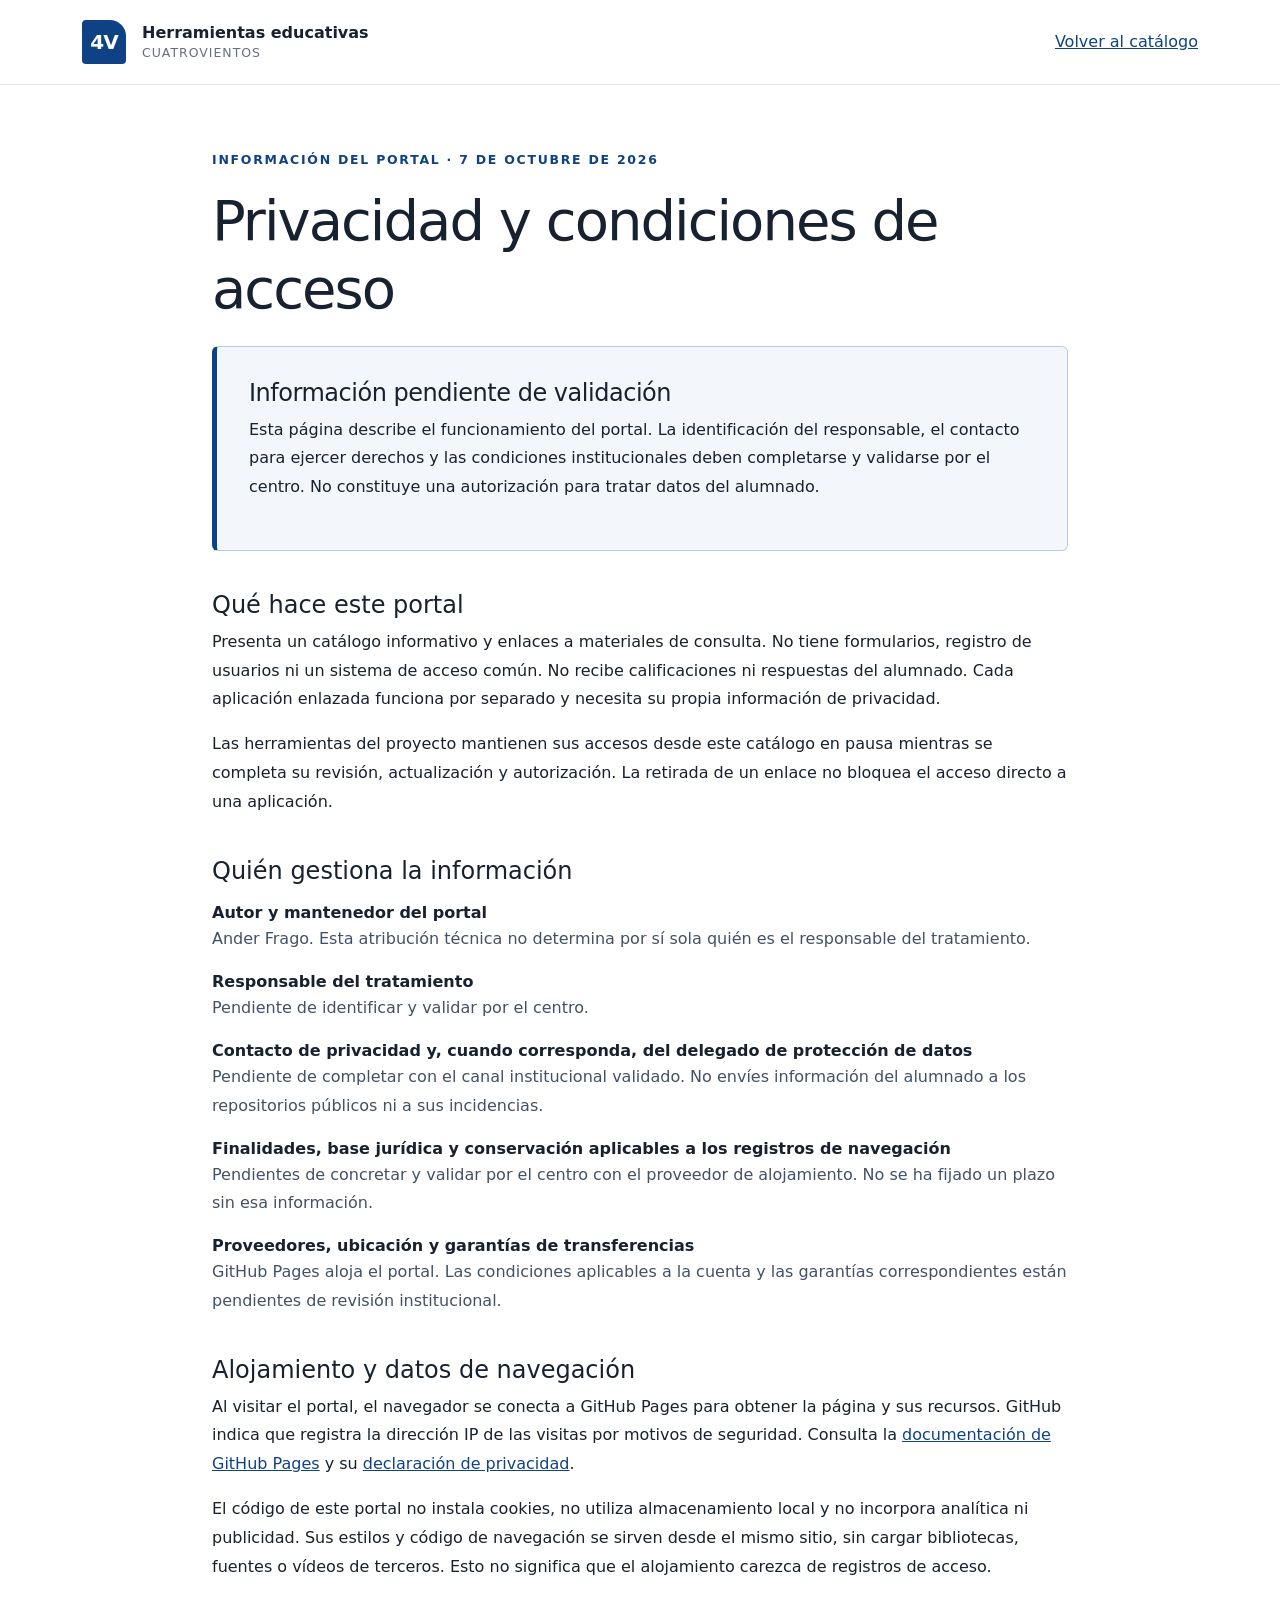
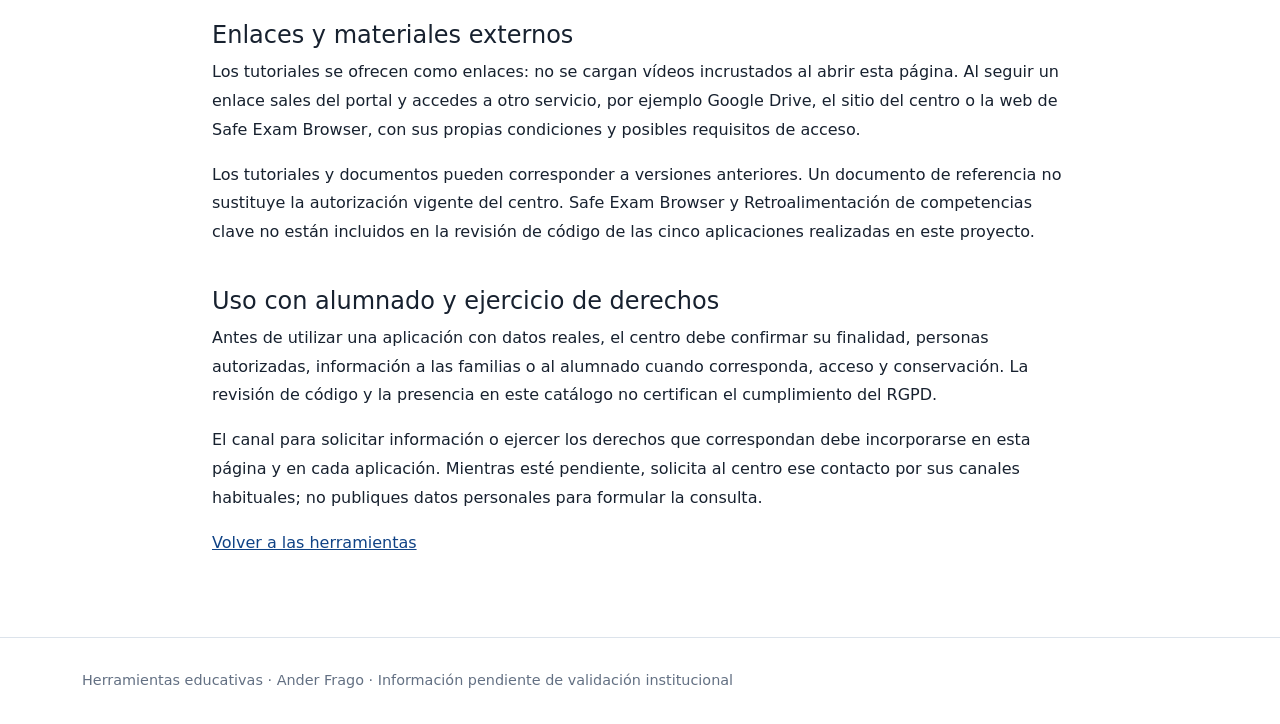
==== privacidad.html @ d856c711 "Actualización de seguridad y privacidad para adecuación al RGPD" ====
<!doctype html>
<html lang="es">
<head>
  <meta charset="utf-8">
  <meta name="viewport" content="width=device-width, initial-scale=1">
  <meta name="description" content="Información sobre privacidad, alojamiento y estado de revisión del portal de herramientas educativas.">
  <meta name="referrer" content="no-referrer">
  <meta http-equiv="Content-Security-Policy" content="default-src 'self'; script-src 'self'; style-src 'self'; img-src 'self' data:; font-src 'self'; connect-src 'none'; object-src 'none'; base-uri 'none'; form-action 'none'">
  <title>Privacidad · Herramientas educativas Cuatrovientos</title>
  <link rel="stylesheet" href="assets/vendor/bootstrap/bootstrap.min.css">
  <link rel="stylesheet" href="assets/css/styles.css">
</head>
<body>
  <a class="skip-link" href="#contenido">Saltar al contenido</a>
  <header class="site-header">
    <nav class="navbar" aria-label="Navegación principal">
      <div class="container">
        <a class="navbar-brand d-flex align-items-center gap-3" href="index.html">
          <span class="brand-mark" aria-hidden="true">4V</span>
          <span><strong>Herramientas educativas</strong><small>Cuatrovientos</small></span>
        </a>
        <a href="index.html#herramientas">Volver al catálogo</a>
      </div>
    </nav>
  </header>
  <main id="contenido" class="container privacy-main">
    <p class="eyebrow">Información del portal · 7 de octubre de 2026</p>
    <h1>Privacidad y condiciones de acceso</h1>
    <div class="review-notice mt-4">
      <h2 class="mt-0">Información pendiente de validación</h2>
      <p>Esta página describe el funcionamiento del portal. La identificación del responsable, el contacto para ejercer derechos y las condiciones institucionales deben completarse y validarse por el centro. No constituye una autorización para tratar datos del alumnado.</p>
    </div>

    <h2>Qué hace este portal</h2>
    <p>Presenta un catálogo informativo y enlaces a materiales de consulta. No tiene formularios, registro de usuarios ni un sistema de acceso común. No recibe calificaciones ni respuestas del alumnado. Cada aplicación enlazada funciona por separado y necesita su propia información de privacidad.</p>
    <p>Las herramientas del proyecto mantienen sus accesos desde este catálogo en pausa mientras se completa su revisión, actualización y autorización. La retirada de un enlace no bloquea el acceso directo a una aplicación.</p>

    <h2>Quién gestiona la información</h2>
    <dl>
      <dt>Autor y mantenedor del portal</dt><dd>Ander Frago. Esta atribución técnica no determina por sí sola quién es el responsable del tratamiento.</dd>
      <dt>Responsable del tratamiento</dt><dd>Pendiente de identificar y validar por el centro.</dd>
      <dt>Contacto de privacidad y, cuando corresponda, del delegado de protección de datos</dt><dd>Pendiente de completar con el canal institucional validado. No envíes información del alumnado a los repositorios públicos ni a sus incidencias.</dd>
      <dt>Finalidades, base jurídica y conservación aplicables a los registros de navegación</dt><dd>Pendientes de concretar y validar por el centro con el proveedor de alojamiento. No se ha fijado un plazo sin esa información.</dd>
      <dt>Proveedores, ubicación y garantías de transferencias</dt><dd>GitHub Pages aloja el portal. Las condiciones aplicables a la cuenta y las garantías correspondientes están pendientes de revisión institucional.</dd>
    </dl>

    <h2>Alojamiento y datos de navegación</h2>
    <p>Al visitar el portal, el navegador se conecta a GitHub Pages para obtener la página y sus recursos. GitHub indica que registra la dirección IP de las visitas por motivos de seguridad. Consulta la <a href="https://docs.github.com/en/pages/getting-started-with-github-pages/what-is-github-pages" target="_blank" rel="noopener noreferrer">documentación de GitHub Pages</a> y su <a href="https://docs.github.com/en/site-policy/privacy-policies/github-general-privacy-statement" target="_blank" rel="noopener noreferrer">declaración de privacidad</a>.</p>
    <p>El código de este portal no instala cookies, no utiliza almacenamiento local y no incorpora analítica ni publicidad. Sus estilos y código de navegación se sirven desde el mismo sitio, sin cargar bibliotecas, fuentes o vídeos de terceros. Esto no significa que el alojamiento carezca de registros de acceso.</p>

    <h2>Enlaces y materiales externos</h2>
    <p>Los tutoriales se ofrecen como enlaces: no se cargan vídeos incrustados al abrir esta página. Al seguir un enlace sales del portal y accedes a otro servicio, por ejemplo Google Drive, el sitio del centro o la web de Safe Exam Browser, con sus propias condiciones y posibles requisitos de acceso.</p>
    <p>Los tutoriales y documentos pueden corresponder a versiones anteriores. Un documento de referencia no sustituye la autorización vigente del centro. Safe Exam Browser y Retroalimentación de competencias clave no están incluidos en la revisión de código de las cinco aplicaciones realizadas en este proyecto.</p>

    <h2>Uso con alumnado y ejercicio de derechos</h2>
    <p>Antes de utilizar una aplicación con datos reales, el centro debe confirmar su finalidad, personas autorizadas, información a las familias o al alumnado cuando corresponda, acceso y conservación. La revisión de código y la presencia en este catálogo no certifican el cumplimiento del RGPD.</p>
    <p>El canal para solicitar información o ejercer los derechos que correspondan debe incorporarse en esta página y en cada aplicación. Mientras esté pendiente, solicita al centro ese contacto por sus canales habituales; no publiques datos personales para formular la consulta.</p>
    <p><a href="index.html#herramientas">Volver a las herramientas</a></p>
  </main>
  <footer class="site-footer"><div class="container"><p>Herramientas educativas · Ander Frago · Información pendiente de validación institucional</p></div></footer>
</body>
</html>
---- assets/css/styles.css ----
:root{--primary: #0f4285;--primary-dark: #092d5c;--primary-light: #eaf1f9;--ink: #17212f;--muted: #637083;--border: #dce3eb}html{scroll-behavior:smooth}body{margin:0;color:#17212f;background:#fff;font-family:"Segoe UI",SegoeUI,system-ui,-apple-system,BlinkMacSystemFont,sans-serif;-webkit-font-smoothing:antialiased}a{color:#0f4285}.skip-link{position:fixed;z-index:2000;top:-5rem;left:1rem;padding:.75rem 1rem;color:#fff;background:#092d5c;transition:top .2s ease}.skip-link:focus{top:1rem}.site-header{background:rgba(255,255,255,.96);border-bottom:1px solid rgba(15,66,133,.12);backdrop-filter:blur(14px)}.site-header .navbar{min-height:84px}.site-header .navbar-brand{color:#17212f}.site-header .navbar-brand span:last-child{display:grid;line-height:1.1}.site-header .navbar-brand strong{font-size:1rem}.site-header .navbar-brand small{margin-top:.25rem;color:#637083;font-size:.78rem;letter-spacing:.08em;text-transform:uppercase}.site-header .nav-link{color:#17212f;font-weight:600}.site-header .nav-link:hover,.site-header .nav-link:focus{color:#0f4285}.brand-mark{display:grid;width:44px;height:44px;place-items:center;color:#fff;background:#0f4285;border-radius:4px 16px 4px 4px;font-weight:800;letter-spacing:-0.05em}.btn{border-radius:6px;font-weight:700;transition:transform .2s ease,box-shadow .2s ease,background-color .2s ease}.btn-primary{background-color:#0f4285;border-color:#0f4285}.btn-primary:hover,.btn-primary:focus{background-color:#092d5c;border-color:#092d5c;box-shadow:0 8px 20px rgba(15,66,133,.18);transform:translateY(-1px)}.btn-outline-primary{color:#0f4285;border-color:#0f4285}.btn-outline-primary:hover,.btn-outline-primary:focus{background-color:#0f4285;border-color:#0f4285}.hero{position:relative;overflow:hidden;padding:7rem 0 6.5rem;background:linear-gradient(125deg, #fff 0%, #fff 58%, #eaf1f9 58%)}.hero::after{content:"";position:absolute;right:-7rem;bottom:-12rem;width:28rem;height:28rem;border:1px solid rgba(15,66,133,.18);border-radius:50%}.hero h1{max-width:850px;margin:0 0 1.5rem;font-size:clamp(3rem,6vw,5.6rem);font-weight:750;letter-spacing:-0.055em;line-height:.98}.hero h1 span{color:#0f4285}.eyebrow{margin-bottom:1rem;color:#0f4285;font-size:.78rem;font-weight:800;letter-spacing:.14em;text-transform:uppercase}.hero-copy{max-width:760px;margin-bottom:2rem;color:#637083;font-size:1.2rem;line-height:1.7}.hero-note{position:relative;z-index:1;padding:2.2rem;color:#fff;background:#0f4285;border-radius:8px 48px 8px 8px;box-shadow:0 24px 60px rgba(9,45,92,.18)}.hero-note-number{display:block;font-size:4.5rem;font-weight:800;letter-spacing:-0.06em;line-height:1}.hero-note p{margin:1rem 0 1.5rem;font-size:1.05rem;line-height:1.6}.hero-note-rule{width:3rem;height:3px;margin-bottom:1.5rem;background:#fff}.hero-note small{opacity:.75;font-weight:700;letter-spacing:.08em;text-transform:uppercase}.tools-section{padding:6.5rem 0}.section-heading{margin-bottom:3rem}.section-heading h2,.about-section h2{margin:0;font-size:clamp(2.3rem,4vw,3.7rem);font-weight:750;letter-spacing:-0.04em}.section-intro{margin:0;color:#637083;line-height:1.7}.tool-card{position:relative;display:flex;flex-direction:column;min-height:410px;padding:2rem;overflow:hidden;background:#fff;border:1px solid #dce3eb;border-top:4px solid #0f4285;border-radius:6px;box-shadow:0 8px 30px rgba(23,33,47,.05);transition:transform .25s ease,box-shadow .25s ease,border-color .25s ease}.tool-card:hover{border-color:rgba(15,66,133,.55);box-shadow:0 20px 50px rgba(23,33,47,.1);transform:translateY(-6px)}.tool-card h3{max-width:88%;margin:2rem 0 1rem;font-size:1.45rem;font-weight:750;letter-spacing:-0.025em}.tool-card>p:not(.credit){color:#637083;line-height:1.7}.tool-number{color:rgba(15,66,133,.5);font-size:.78rem;font-weight:800;letter-spacing:.12em}.tool-icon{position:absolute;top:1.6rem;right:1.8rem;display:grid;width:42px;height:42px;place-items:center;color:#0f4285;background:#eaf1f9;border-radius:50%;font-size:1.25rem;font-weight:700}.tool-actions{display:flex;flex-wrap:wrap;align-items:center;gap:.85rem 1rem;margin-top:auto;padding-top:1.5rem}.tool-actions .btn{flex-basis:100%;padding:.72rem 1rem}.video-link{font-size:.92rem;font-weight:700;text-decoration:none}.video-link span{margin-right:.3rem}.video-link:hover{text-decoration:underline}.video-link.disabled{color:#929baa;cursor:default}.credit{margin:1.25rem 0 0;padding-top:1rem;color:#637083;border-top:1px solid #dce3eb;font-size:.8rem;line-height:1.5}.about-section{padding:1rem 0 7rem}.about-panel{overflow:hidden;background:#092d5c;border-radius:8px 64px 8px 8px;box-shadow:0 24px 60px rgba(9,45,92,.16)}.about-name{padding:3.5rem;color:#fff;background:#0f4285}.about-name .eyebrow{color:rgba(255,255,255,.72)}.about-name h2{margin-bottom:2rem;font-size:clamp(3rem,5vw,4.7rem);line-height:.95}.about-name span{font-size:.8rem;font-weight:700;letter-spacing:.1em;text-transform:uppercase}.about-copy{padding:3.5rem;color:rgba(255,255,255,.78)}.about-copy .lead{color:#fff;font-size:1.4rem;font-weight:600;line-height:1.55}.about-copy p{max-width:760px;line-height:1.8}.site-footer{padding:2rem 0;color:#637083;border-top:1px solid #dce3eb;font-size:.9rem}.site-footer p{margin:0}.site-footer a{font-weight:700;text-decoration:none}@media(max-width: 991.98px){.site-header .navbar-collapse{padding:1rem 0}.hero{padding:5rem 0;background:linear-gradient(160deg, #fff 0%, #fff 68%, #eaf1f9 68%)}.hero-note{max-width:420px}}@media(max-width: 575.98px){.site-header .navbar{min-height:72px}.site-header .navbar-brand strong{font-size:.9rem}.hero{padding:4rem 0}.hero h1{font-size:3rem}.hero-copy{font-size:1.05rem}.tools-section{padding:4.5rem 0}.tool-card{min-height:390px;padding:1.5rem}.about-name,.about-copy{padding:2.2rem 1.5rem}}@media(prefers-reduced-motion: reduce){html{scroll-behavior:auto}*,*::before,*::after{scroll-behavior:auto !important;transition-duration:.01ms !important}}
/* Estado de revisión y aviso de privacidad. */
.review-section{padding:1rem 0 0}.review-notice{padding:2rem;border:1px solid #b9cde2;border-left:5px solid #0f4285;border-radius:6px;background:#f3f7fc}.review-notice h2{font-size:1.6rem;letter-spacing:-.02em}.review-notice p{max-width:80ch;line-height:1.7}.review-notice p:last-of-type{margin-bottom:1rem}.tool-card .tool-status{font-size:.85rem;font-weight:700;color:#684400;background:#fff4db;border-radius:5px;padding:.55rem .7rem;line-height:1.5}.access-paused{flex-basis:100%;display:block;padding:.72rem 1rem;background:#edf0f4;color:#435167;border:1px solid #cbd4df;border-radius:6px;text-align:center;font-weight:700}.privacy-main{max-width:880px;padding-top:4rem;padding-bottom:4rem}.privacy-main h1{font-size:clamp(2rem,5vw,3.5rem);letter-spacing:-.035em}.privacy-main h2{font-size:1.5rem;margin-top:2.5rem}.privacy-main p,.privacy-main li,.privacy-main dd{line-height:1.8}.privacy-main dt{margin-top:1rem}.privacy-main dd{margin-left:0;color:#435167}.privacy-main a{overflow-wrap:anywhere}:focus-visible{outline:3px solid #a95700;outline-offset:4px}section[id]{scroll-margin-top:100px}@media(max-width:575.98px){.review-notice{padding:1.4rem}.navbar-brand{white-space:normal;max-width:calc(100% - 75px)}.privacy-main{padding-top:2.5rem}.tool-card h3{max-width:100%}}
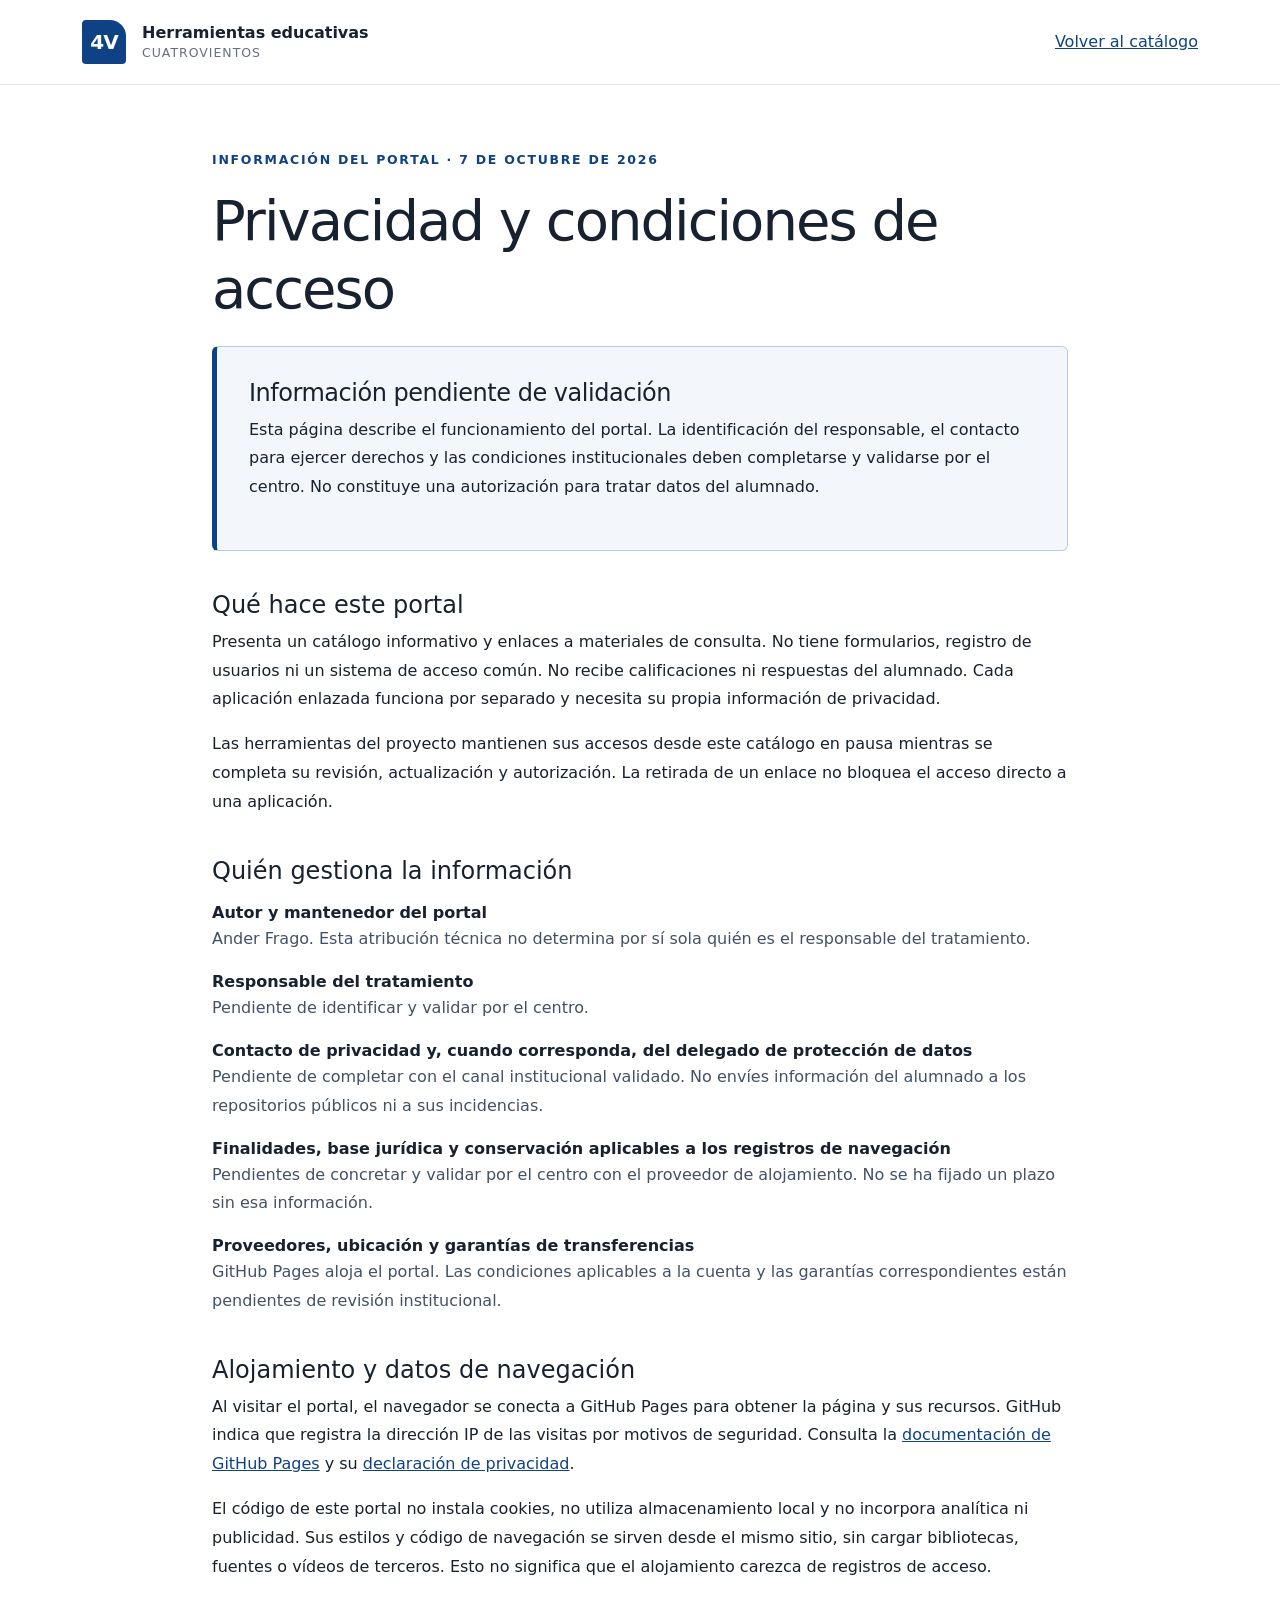
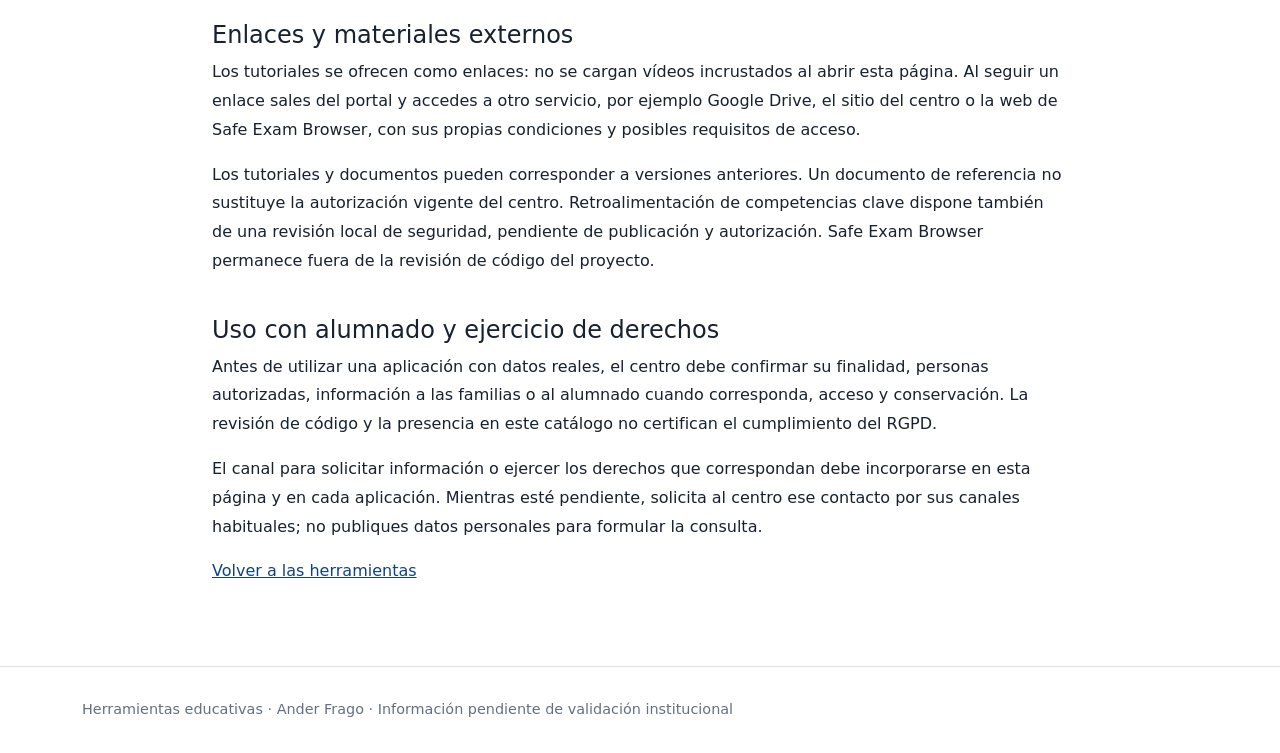
==== commit 6b73e6de: "Actualización de seguridad y privacidad para adecuación al RGPD" ====
--- a/privacidad.html
+++ b/privacidad.html
@@ -50,7 +50,7 @@
 
     <h2>Enlaces y materiales externos</h2>
     <p>Los tutoriales se ofrecen como enlaces: no se cargan vídeos incrustados al abrir esta página. Al seguir un enlace sales del portal y accedes a otro servicio, por ejemplo Google Drive, el sitio del centro o la web de Safe Exam Browser, con sus propias condiciones y posibles requisitos de acceso.</p>
-    <p>Los tutoriales y documentos pueden corresponder a versiones anteriores. Un documento de referencia no sustituye la autorización vigente del centro. Safe Exam Browser y Retroalimentación de competencias clave no están incluidos en la revisión de código de las cinco aplicaciones realizadas en este proyecto.</p>
+    <p>Los tutoriales y documentos pueden corresponder a versiones anteriores. Un documento de referencia no sustituye la autorización vigente del centro. Retroalimentación de competencias clave dispone también de una revisión local de seguridad, pendiente de publicación y autorización. Safe Exam Browser permanece fuera de la revisión de código del proyecto.</p>
 
     <h2>Uso con alumnado y ejercicio de derechos</h2>
     <p>Antes de utilizar una aplicación con datos reales, el centro debe confirmar su finalidad, personas autorizadas, información a las familias o al alumnado cuando corresponda, acceso y conservación. La revisión de código y la presencia en este catálogo no certifican el cumplimiento del RGPD.</p>
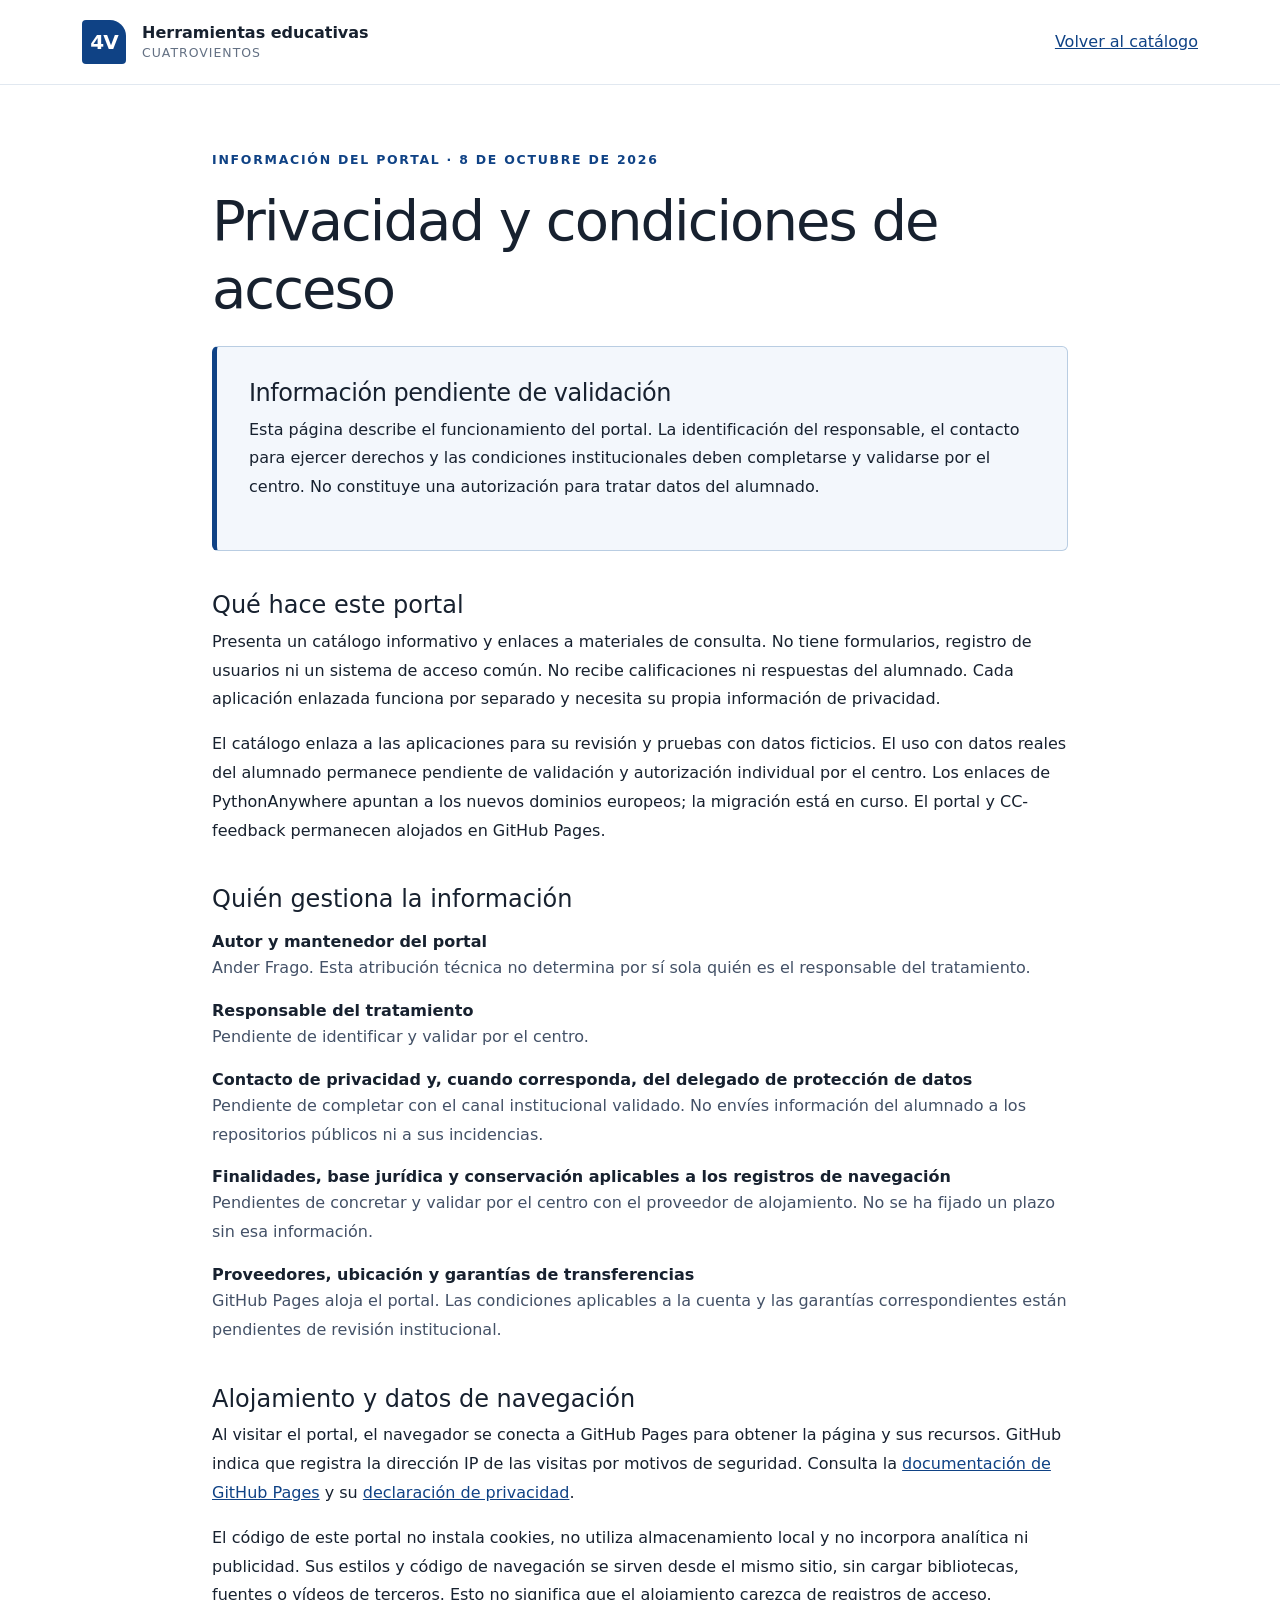
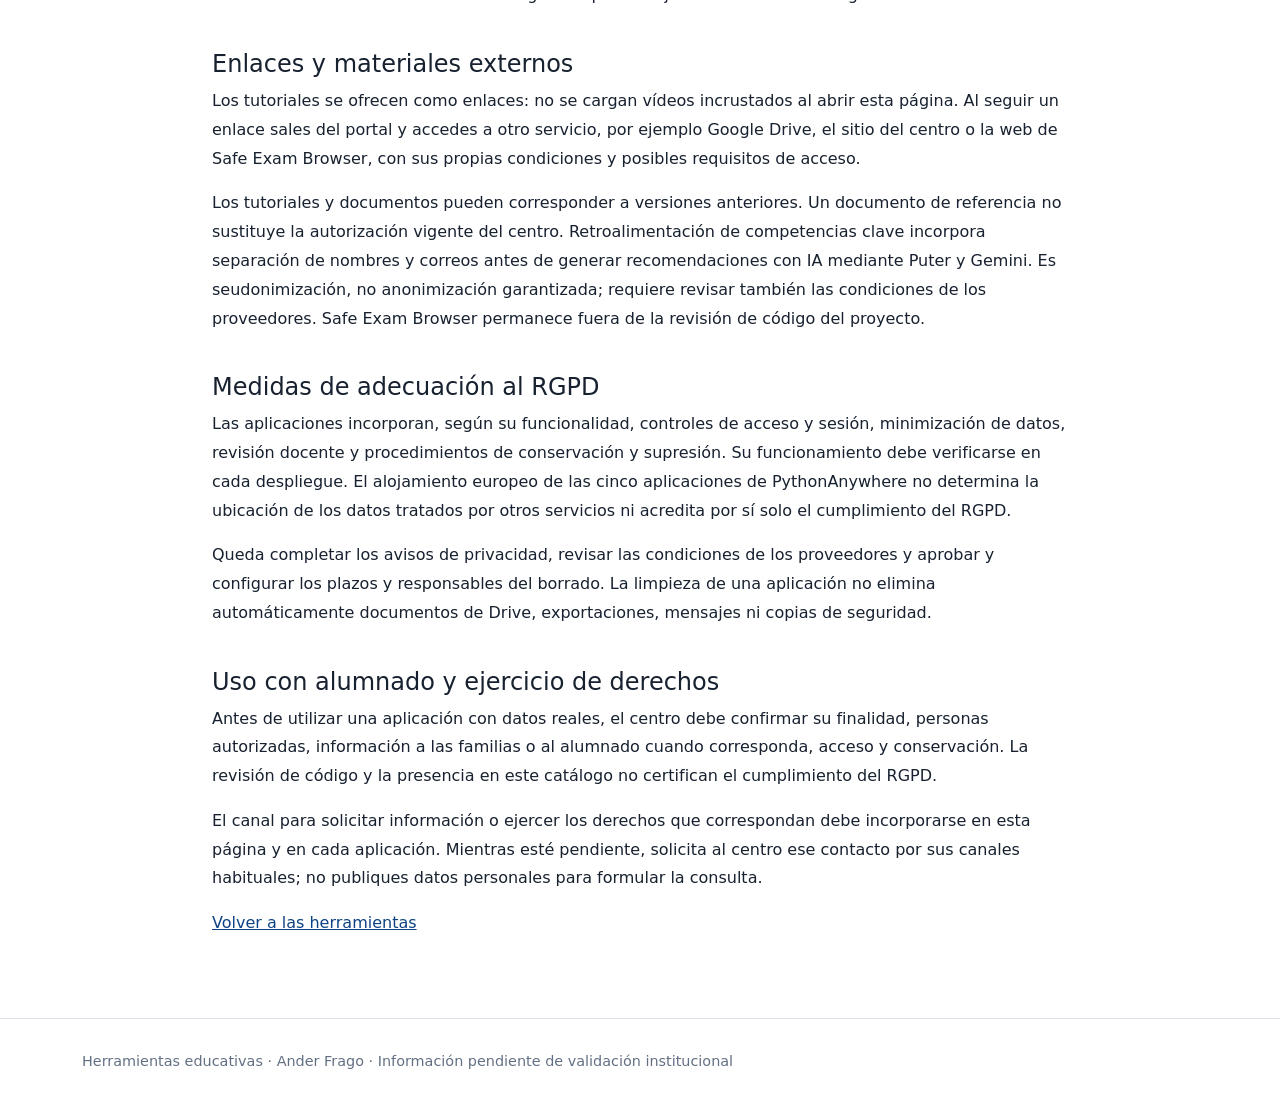
==== commit a0d6e246: "Actualiza enlaces europeos y medidas de adecuación al RGPD" ====
--- a/privacidad.html
+++ b/privacidad.html
@@ -24,7 +24,7 @@
     </nav>
   </header>
   <main id="contenido" class="container privacy-main">
-    <p class="eyebrow">Información del portal · 7 de octubre de 2026</p>
+    <p class="eyebrow">Información del portal · 8 de octubre de 2026</p>
     <h1>Privacidad y condiciones de acceso</h1>
     <div class="review-notice mt-4">
       <h2 class="mt-0">Información pendiente de validación</h2>
@@ -33,7 +33,7 @@
 
     <h2>Qué hace este portal</h2>
     <p>Presenta un catálogo informativo y enlaces a materiales de consulta. No tiene formularios, registro de usuarios ni un sistema de acceso común. No recibe calificaciones ni respuestas del alumnado. Cada aplicación enlazada funciona por separado y necesita su propia información de privacidad.</p>
-    <p>Las herramientas del proyecto mantienen sus accesos desde este catálogo en pausa mientras se completa su revisión, actualización y autorización. La retirada de un enlace no bloquea el acceso directo a una aplicación.</p>
+    <p>El catálogo enlaza a las aplicaciones para su revisión y pruebas con datos ficticios. El uso con datos reales del alumnado permanece pendiente de validación y autorización individual por el centro. Los enlaces de PythonAnywhere apuntan a los nuevos dominios europeos; la migración está en curso. El portal y CC-feedback permanecen alojados en GitHub Pages.</p>
 
     <h2>Quién gestiona la información</h2>
     <dl>
@@ -50,7 +50,11 @@
 
     <h2>Enlaces y materiales externos</h2>
     <p>Los tutoriales se ofrecen como enlaces: no se cargan vídeos incrustados al abrir esta página. Al seguir un enlace sales del portal y accedes a otro servicio, por ejemplo Google Drive, el sitio del centro o la web de Safe Exam Browser, con sus propias condiciones y posibles requisitos de acceso.</p>
-    <p>Los tutoriales y documentos pueden corresponder a versiones anteriores. Un documento de referencia no sustituye la autorización vigente del centro. Retroalimentación de competencias clave dispone también de una revisión local de seguridad, pendiente de publicación y autorización. Safe Exam Browser permanece fuera de la revisión de código del proyecto.</p>
+    <p>Los tutoriales y documentos pueden corresponder a versiones anteriores. Un documento de referencia no sustituye la autorización vigente del centro. Retroalimentación de competencias clave incorpora separación de nombres y correos antes de generar recomendaciones con IA mediante Puter y Gemini. Es seudonimización, no anonimización garantizada; requiere revisar también las condiciones de los proveedores. Safe Exam Browser permanece fuera de la revisión de código del proyecto.</p>
+
+    <h2>Medidas de adecuación al RGPD</h2>
+    <p>Las aplicaciones incorporan, según su funcionalidad, controles de acceso y sesión, minimización de datos, revisión docente y procedimientos de conservación y supresión. Su funcionamiento debe verificarse en cada despliegue. El alojamiento europeo de las cinco aplicaciones de PythonAnywhere no determina la ubicación de los datos tratados por otros servicios ni acredita por sí solo el cumplimiento del RGPD.</p>
+    <p>Queda completar los avisos de privacidad, revisar las condiciones de los proveedores y aprobar y configurar los plazos y responsables del borrado. La limpieza de una aplicación no elimina automáticamente documentos de Drive, exportaciones, mensajes ni copias de seguridad.</p>
 
     <h2>Uso con alumnado y ejercicio de derechos</h2>
     <p>Antes de utilizar una aplicación con datos reales, el centro debe confirmar su finalidad, personas autorizadas, información a las familias o al alumnado cuando corresponda, acceso y conservación. La revisión de código y la presencia en este catálogo no certifican el cumplimiento del RGPD.</p>
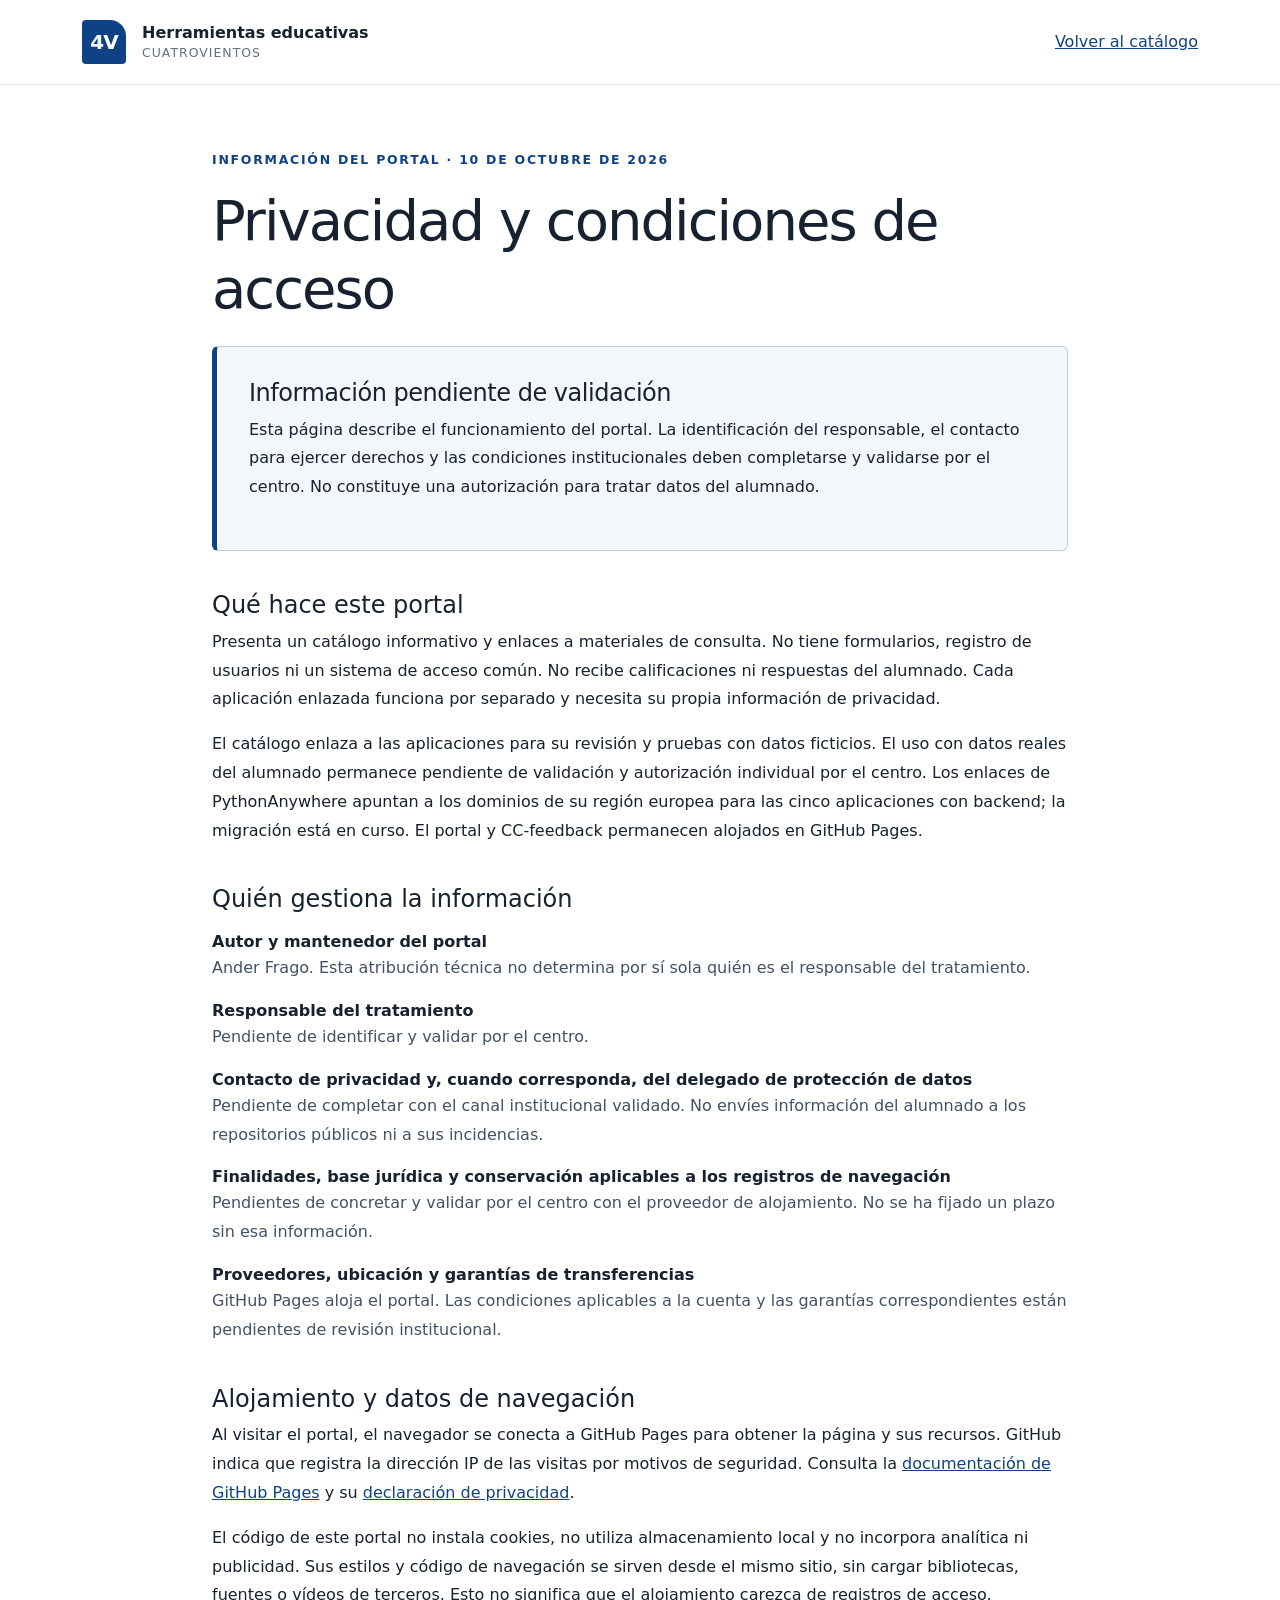
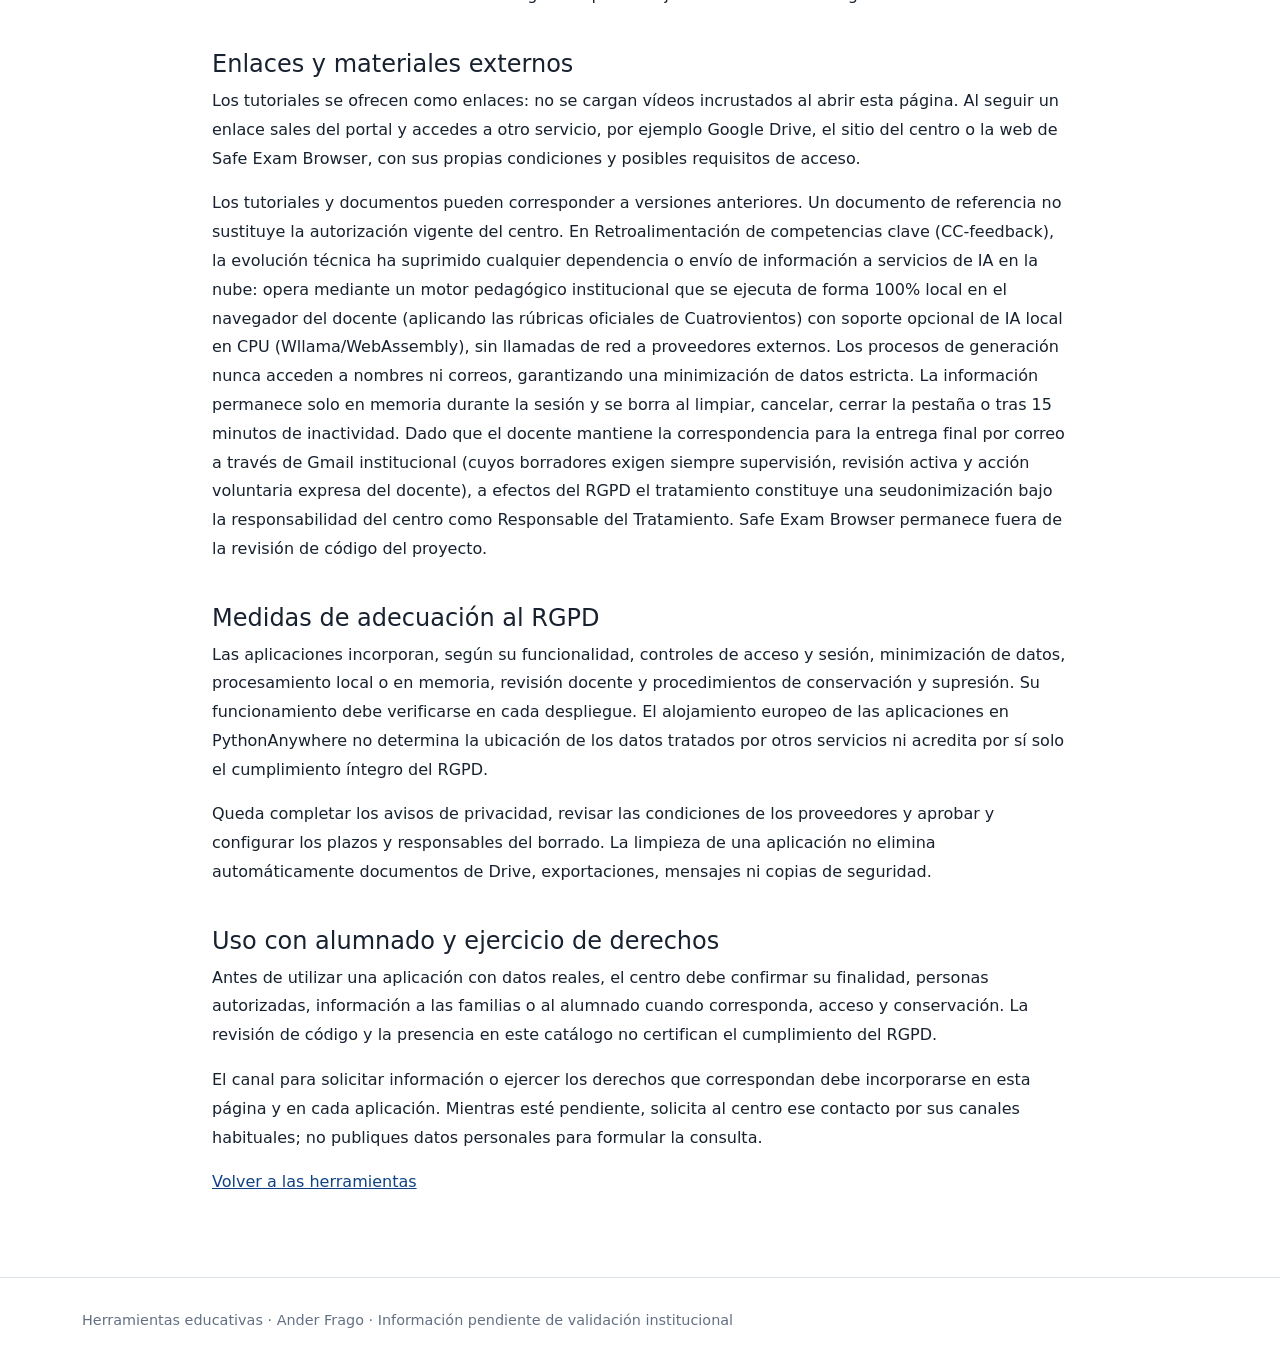
==== commit f61d28c7: "cc-feedback in eu.pythonanywhere" ====
--- a/privacidad.html
+++ b/privacidad.html
@@ -24,7 +24,7 @@
     </nav>
   </header>
   <main id="contenido" class="container privacy-main">
-    <p class="eyebrow">Información del portal · 8 de octubre de 2026</p>
+    <p class="eyebrow">Información del portal · 10 de octubre de 2026</p>
     <h1>Privacidad y condiciones de acceso</h1>
     <div class="review-notice mt-4">
       <h2 class="mt-0">Información pendiente de validación</h2>
@@ -33,7 +33,7 @@
 
     <h2>Qué hace este portal</h2>
     <p>Presenta un catálogo informativo y enlaces a materiales de consulta. No tiene formularios, registro de usuarios ni un sistema de acceso común. No recibe calificaciones ni respuestas del alumnado. Cada aplicación enlazada funciona por separado y necesita su propia información de privacidad.</p>
-    <p>El catálogo enlaza a las aplicaciones para su revisión y pruebas con datos ficticios. El uso con datos reales del alumnado permanece pendiente de validación y autorización individual por el centro. Los enlaces de PythonAnywhere apuntan a los nuevos dominios europeos; la migración está en curso. El portal y CC-feedback permanecen alojados en GitHub Pages.</p>
+    <p>El catálogo enlaza a las aplicaciones para su revisión y pruebas con datos ficticios. El uso con datos reales del alumnado permanece pendiente de validación y autorización individual por el centro. Los enlaces de PythonAnywhere apuntan a los dominios de su región europea para las cinco aplicaciones con backend; la migración está en curso. El portal y CC-feedback permanecen alojados en GitHub Pages.</p>
 
     <h2>Quién gestiona la información</h2>
     <dl>
@@ -50,10 +50,10 @@
 
     <h2>Enlaces y materiales externos</h2>
     <p>Los tutoriales se ofrecen como enlaces: no se cargan vídeos incrustados al abrir esta página. Al seguir un enlace sales del portal y accedes a otro servicio, por ejemplo Google Drive, el sitio del centro o la web de Safe Exam Browser, con sus propias condiciones y posibles requisitos de acceso.</p>
-    <p>Los tutoriales y documentos pueden corresponder a versiones anteriores. Un documento de referencia no sustituye la autorización vigente del centro. Retroalimentación de competencias clave incorpora separación de nombres y correos antes de generar recomendaciones con IA mediante Puter y Gemini. Es seudonimización, no anonimización garantizada; requiere revisar también las condiciones de los proveedores. Safe Exam Browser permanece fuera de la revisión de código del proyecto.</p>
+    <p>Los tutoriales y documentos pueden corresponder a versiones anteriores. Un documento de referencia no sustituye la autorización vigente del centro. En Retroalimentación de competencias clave (CC-feedback), la evolución técnica ha suprimido cualquier dependencia o envío de información a servicios de IA en la nube: opera mediante un motor pedagógico institucional que se ejecuta de forma 100% local en el navegador del docente (aplicando las rúbricas oficiales de Cuatrovientos) con soporte opcional de IA local en CPU (Wllama/WebAssembly), sin llamadas de red a proveedores externos. Los procesos de generación nunca acceden a nombres ni correos, garantizando una minimización de datos estricta. La información permanece solo en memoria durante la sesión y se borra al limpiar, cancelar, cerrar la pestaña o tras 15 minutos de inactividad. Dado que el docente mantiene la correspondencia para la entrega final por correo a través de Gmail institucional (cuyos borradores exigen siempre supervisión, revisión activa y acción voluntaria expresa del docente), a efectos del RGPD el tratamiento constituye una seudonimización bajo la responsabilidad del centro como Responsable del Tratamiento. Safe Exam Browser permanece fuera de la revisión de código del proyecto.</p>
 
     <h2>Medidas de adecuación al RGPD</h2>
-    <p>Las aplicaciones incorporan, según su funcionalidad, controles de acceso y sesión, minimización de datos, revisión docente y procedimientos de conservación y supresión. Su funcionamiento debe verificarse en cada despliegue. El alojamiento europeo de las cinco aplicaciones de PythonAnywhere no determina la ubicación de los datos tratados por otros servicios ni acredita por sí solo el cumplimiento del RGPD.</p>
+    <p>Las aplicaciones incorporan, según su funcionalidad, controles de acceso y sesión, minimización de datos, procesamiento local o en memoria, revisión docente y procedimientos de conservación y supresión. Su funcionamiento debe verificarse en cada despliegue. El alojamiento europeo de las aplicaciones en PythonAnywhere no determina la ubicación de los datos tratados por otros servicios ni acredita por sí solo el cumplimiento íntegro del RGPD.</p>
     <p>Queda completar los avisos de privacidad, revisar las condiciones de los proveedores y aprobar y configurar los plazos y responsables del borrado. La limpieza de una aplicación no elimina automáticamente documentos de Drive, exportaciones, mensajes ni copias de seguridad.</p>
 
     <h2>Uso con alumnado y ejercicio de derechos</h2>
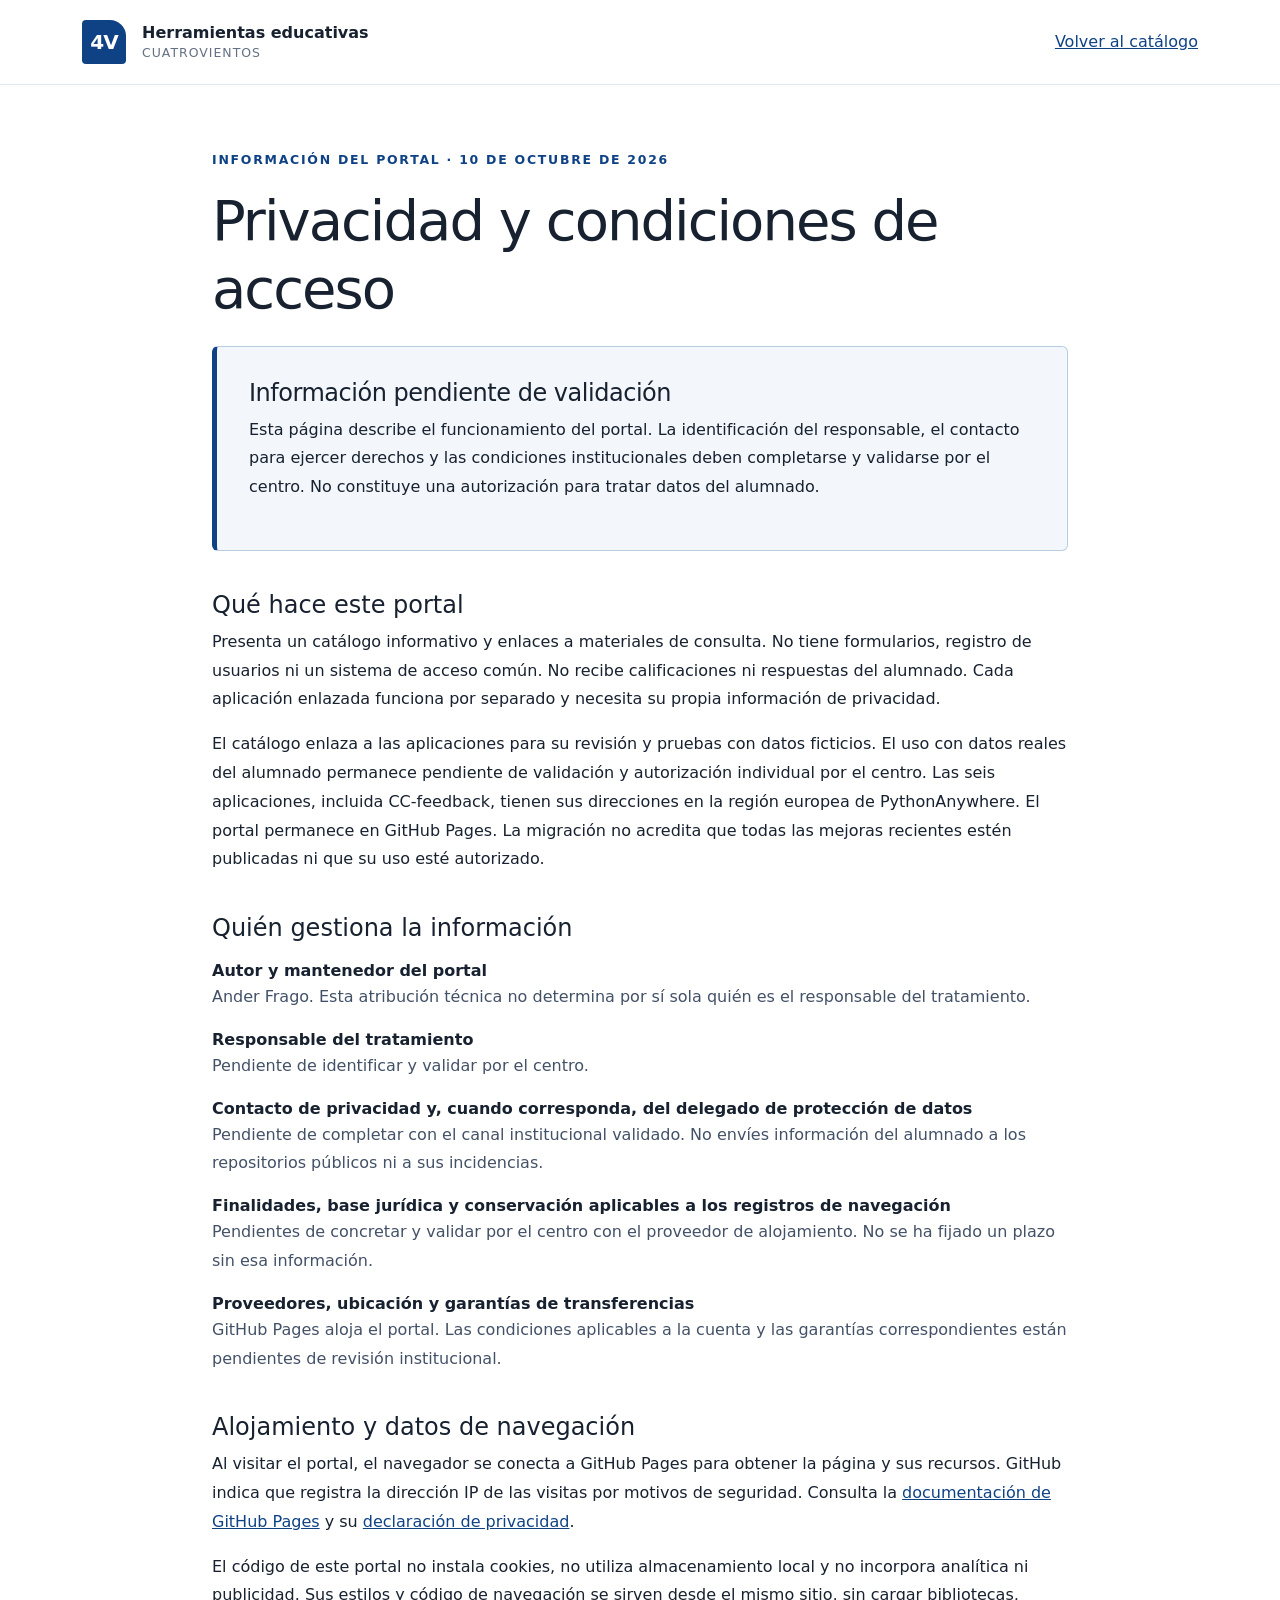
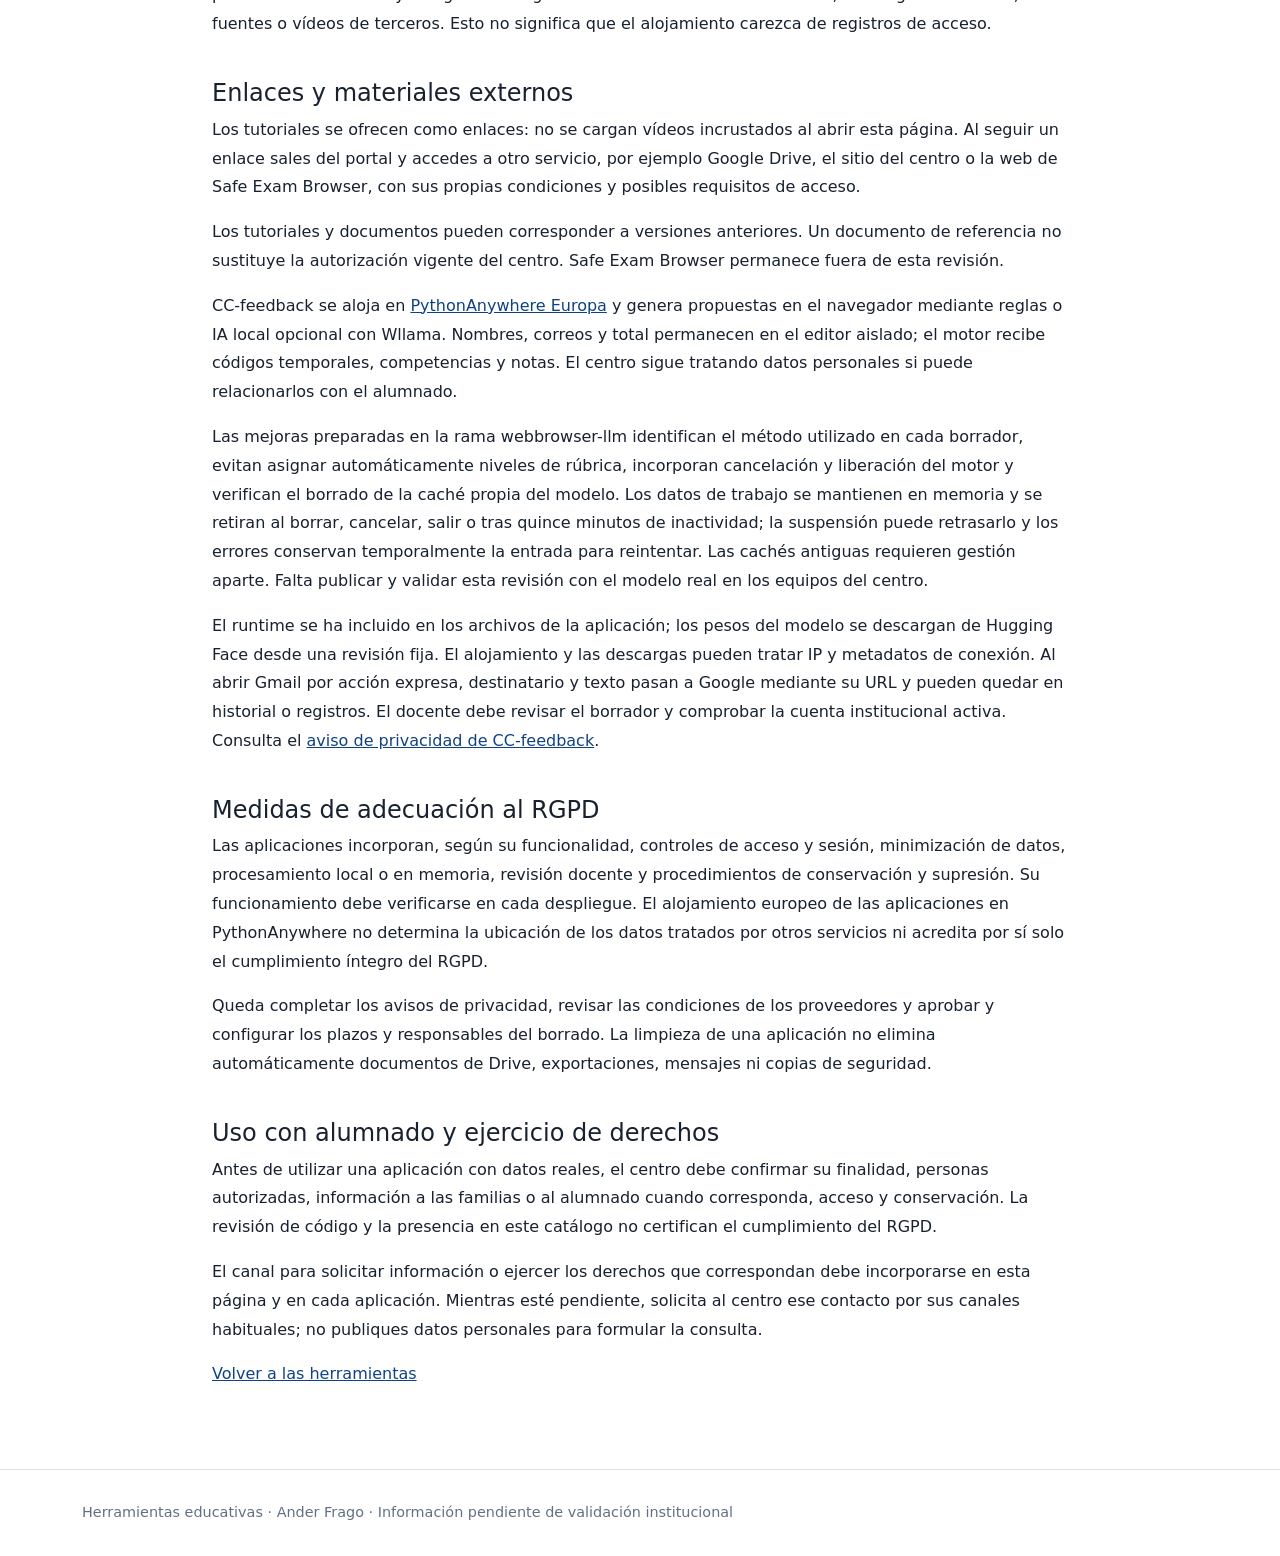
==== commit c2201ddf: "cc-feedback updated" ====
--- a/privacidad.html
+++ b/privacidad.html
@@ -33,7 +33,7 @@
 
     <h2>Qué hace este portal</h2>
     <p>Presenta un catálogo informativo y enlaces a materiales de consulta. No tiene formularios, registro de usuarios ni un sistema de acceso común. No recibe calificaciones ni respuestas del alumnado. Cada aplicación enlazada funciona por separado y necesita su propia información de privacidad.</p>
-    <p>El catálogo enlaza a las aplicaciones para su revisión y pruebas con datos ficticios. El uso con datos reales del alumnado permanece pendiente de validación y autorización individual por el centro. Los enlaces de PythonAnywhere apuntan a los dominios de su región europea para las cinco aplicaciones con backend; la migración está en curso. El portal y CC-feedback permanecen alojados en GitHub Pages.</p>
+    <p>El catálogo enlaza a las aplicaciones para su revisión y pruebas con datos ficticios. El uso con datos reales del alumnado permanece pendiente de validación y autorización individual por el centro. Las seis aplicaciones, incluida CC-feedback, tienen sus direcciones en la región europea de PythonAnywhere. El portal permanece en GitHub Pages. La migración no acredita que todas las mejoras recientes estén publicadas ni que su uso esté autorizado.</p>
 
     <h2>Quién gestiona la información</h2>
     <dl>
@@ -50,7 +50,10 @@
 
     <h2>Enlaces y materiales externos</h2>
     <p>Los tutoriales se ofrecen como enlaces: no se cargan vídeos incrustados al abrir esta página. Al seguir un enlace sales del portal y accedes a otro servicio, por ejemplo Google Drive, el sitio del centro o la web de Safe Exam Browser, con sus propias condiciones y posibles requisitos de acceso.</p>
-    <p>Los tutoriales y documentos pueden corresponder a versiones anteriores. Un documento de referencia no sustituye la autorización vigente del centro. En Retroalimentación de competencias clave (CC-feedback), la evolución técnica ha suprimido cualquier dependencia o envío de información a servicios de IA en la nube: opera mediante un motor pedagógico institucional que se ejecuta de forma 100% local en el navegador del docente (aplicando las rúbricas oficiales de Cuatrovientos) con soporte opcional de IA local en CPU (Wllama/WebAssembly), sin llamadas de red a proveedores externos. Los procesos de generación nunca acceden a nombres ni correos, garantizando una minimización de datos estricta. La información permanece solo en memoria durante la sesión y se borra al limpiar, cancelar, cerrar la pestaña o tras 15 minutos de inactividad. Dado que el docente mantiene la correspondencia para la entrega final por correo a través de Gmail institucional (cuyos borradores exigen siempre supervisión, revisión activa y acción voluntaria expresa del docente), a efectos del RGPD el tratamiento constituye una seudonimización bajo la responsabilidad del centro como Responsable del Tratamiento. Safe Exam Browser permanece fuera de la revisión de código del proyecto.</p>
+    <p>Los tutoriales y documentos pueden corresponder a versiones anteriores. Un documento de referencia no sustituye la autorización vigente del centro. Safe Exam Browser permanece fuera de esta revisión.</p>
+    <p>CC-feedback se aloja en <a href="https://ccfeedback.eu.pythonanywhere.com/" target="_blank" rel="noopener noreferrer">PythonAnywhere Europa</a> y genera propuestas en el navegador mediante reglas o IA local opcional con Wllama. Nombres, correos y total permanecen en el editor aislado; el motor recibe códigos temporales, competencias y notas. El centro sigue tratando datos personales si puede relacionarlos con el alumnado.</p>
+    <p>Las mejoras preparadas en la rama webbrowser-llm identifican el método utilizado en cada borrador, evitan asignar automáticamente niveles de rúbrica, incorporan cancelación y liberación del motor y verifican el borrado de la caché propia del modelo. Los datos de trabajo se mantienen en memoria y se retiran al borrar, cancelar, salir o tras quince minutos de inactividad; la suspensión puede retrasarlo y los errores conservan temporalmente la entrada para reintentar. Las cachés antiguas requieren gestión aparte. Falta publicar y validar esta revisión con el modelo real en los equipos del centro.</p>
+    <p>El runtime se ha incluido en los archivos de la aplicación; los pesos del modelo se descargan de Hugging Face desde una revisión fija. El alojamiento y las descargas pueden tratar IP y metadatos de conexión. Al abrir Gmail por acción expresa, destinatario y texto pasan a Google mediante su URL y pueden quedar en historial o registros. El docente debe revisar el borrador y comprobar la cuenta institucional activa. Consulta el <a href="https://ccfeedback.eu.pythonanywhere.com/privacidad.html" target="_blank" rel="noopener noreferrer">aviso de privacidad de CC-feedback</a>.</p>
 
     <h2>Medidas de adecuación al RGPD</h2>
     <p>Las aplicaciones incorporan, según su funcionalidad, controles de acceso y sesión, minimización de datos, procesamiento local o en memoria, revisión docente y procedimientos de conservación y supresión. Su funcionamiento debe verificarse en cada despliegue. El alojamiento europeo de las aplicaciones en PythonAnywhere no determina la ubicación de los datos tratados por otros servicios ni acredita por sí solo el cumplimiento íntegro del RGPD.</p>
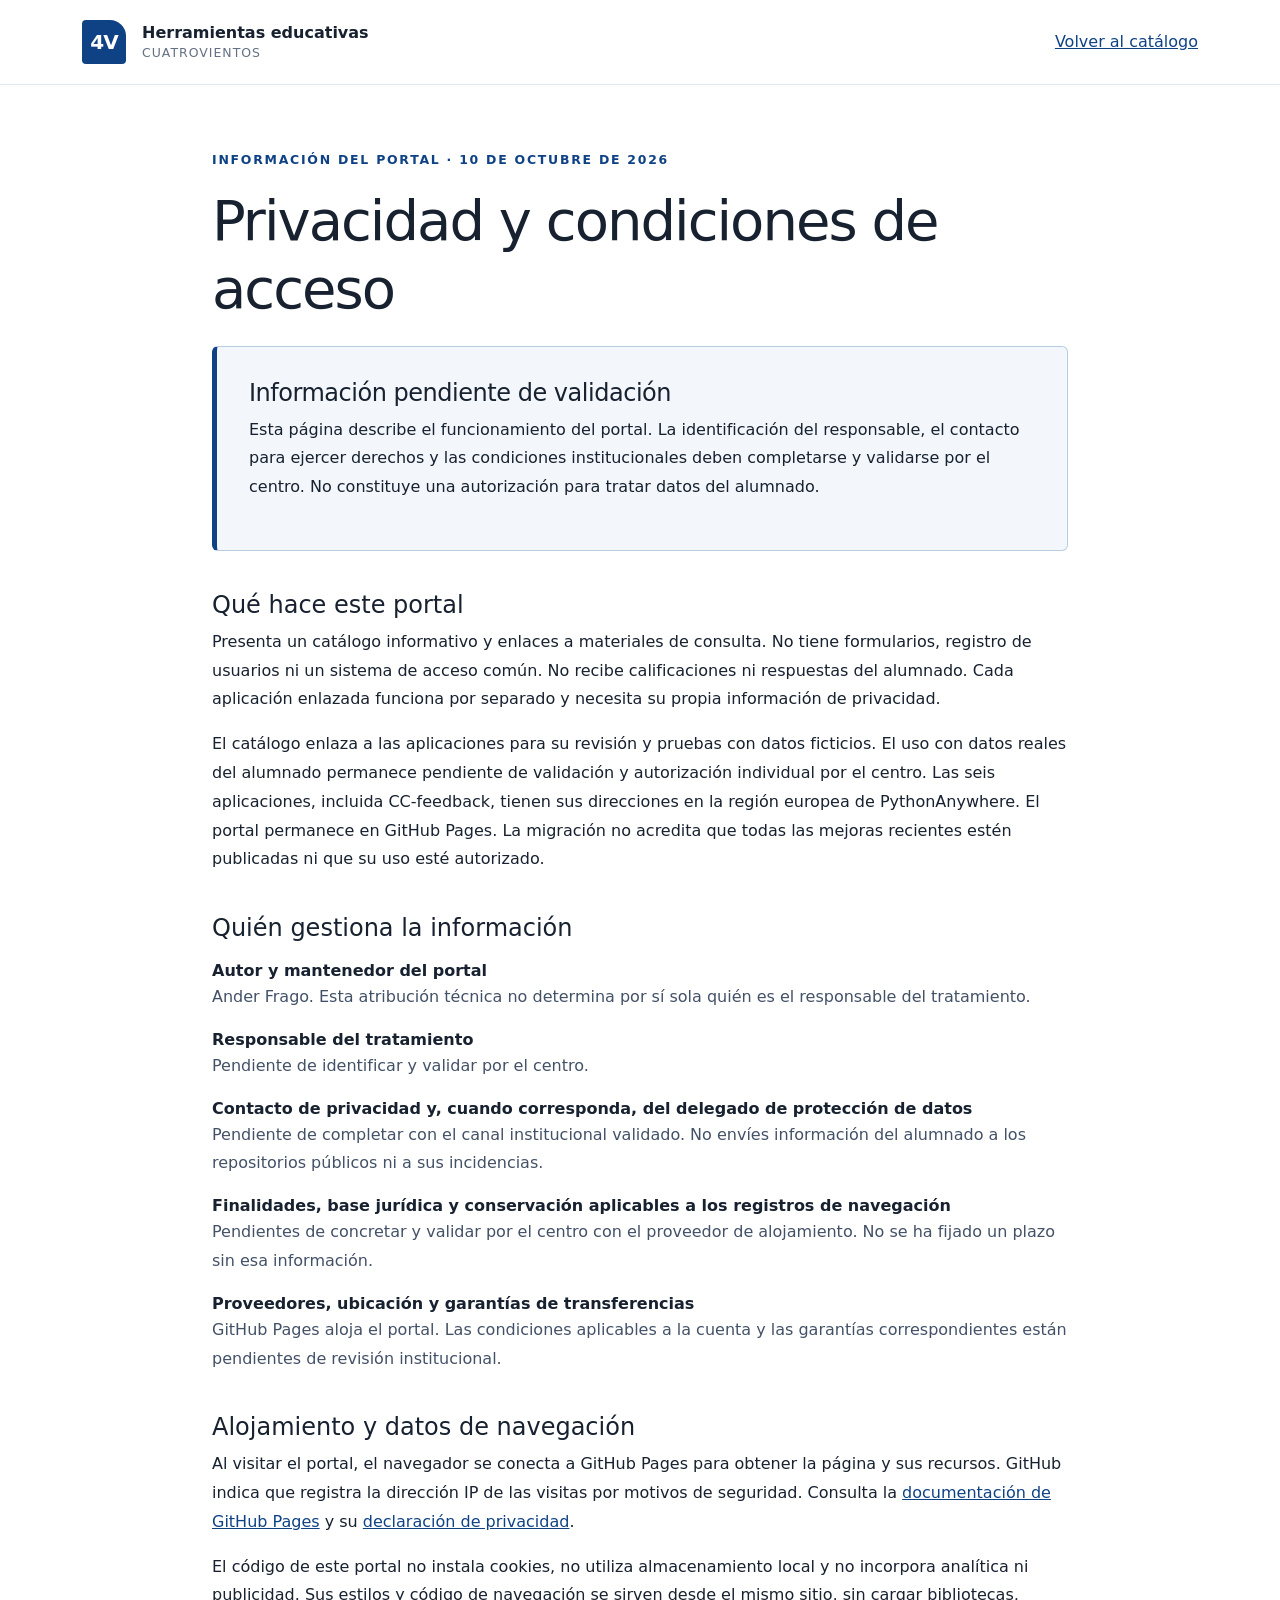
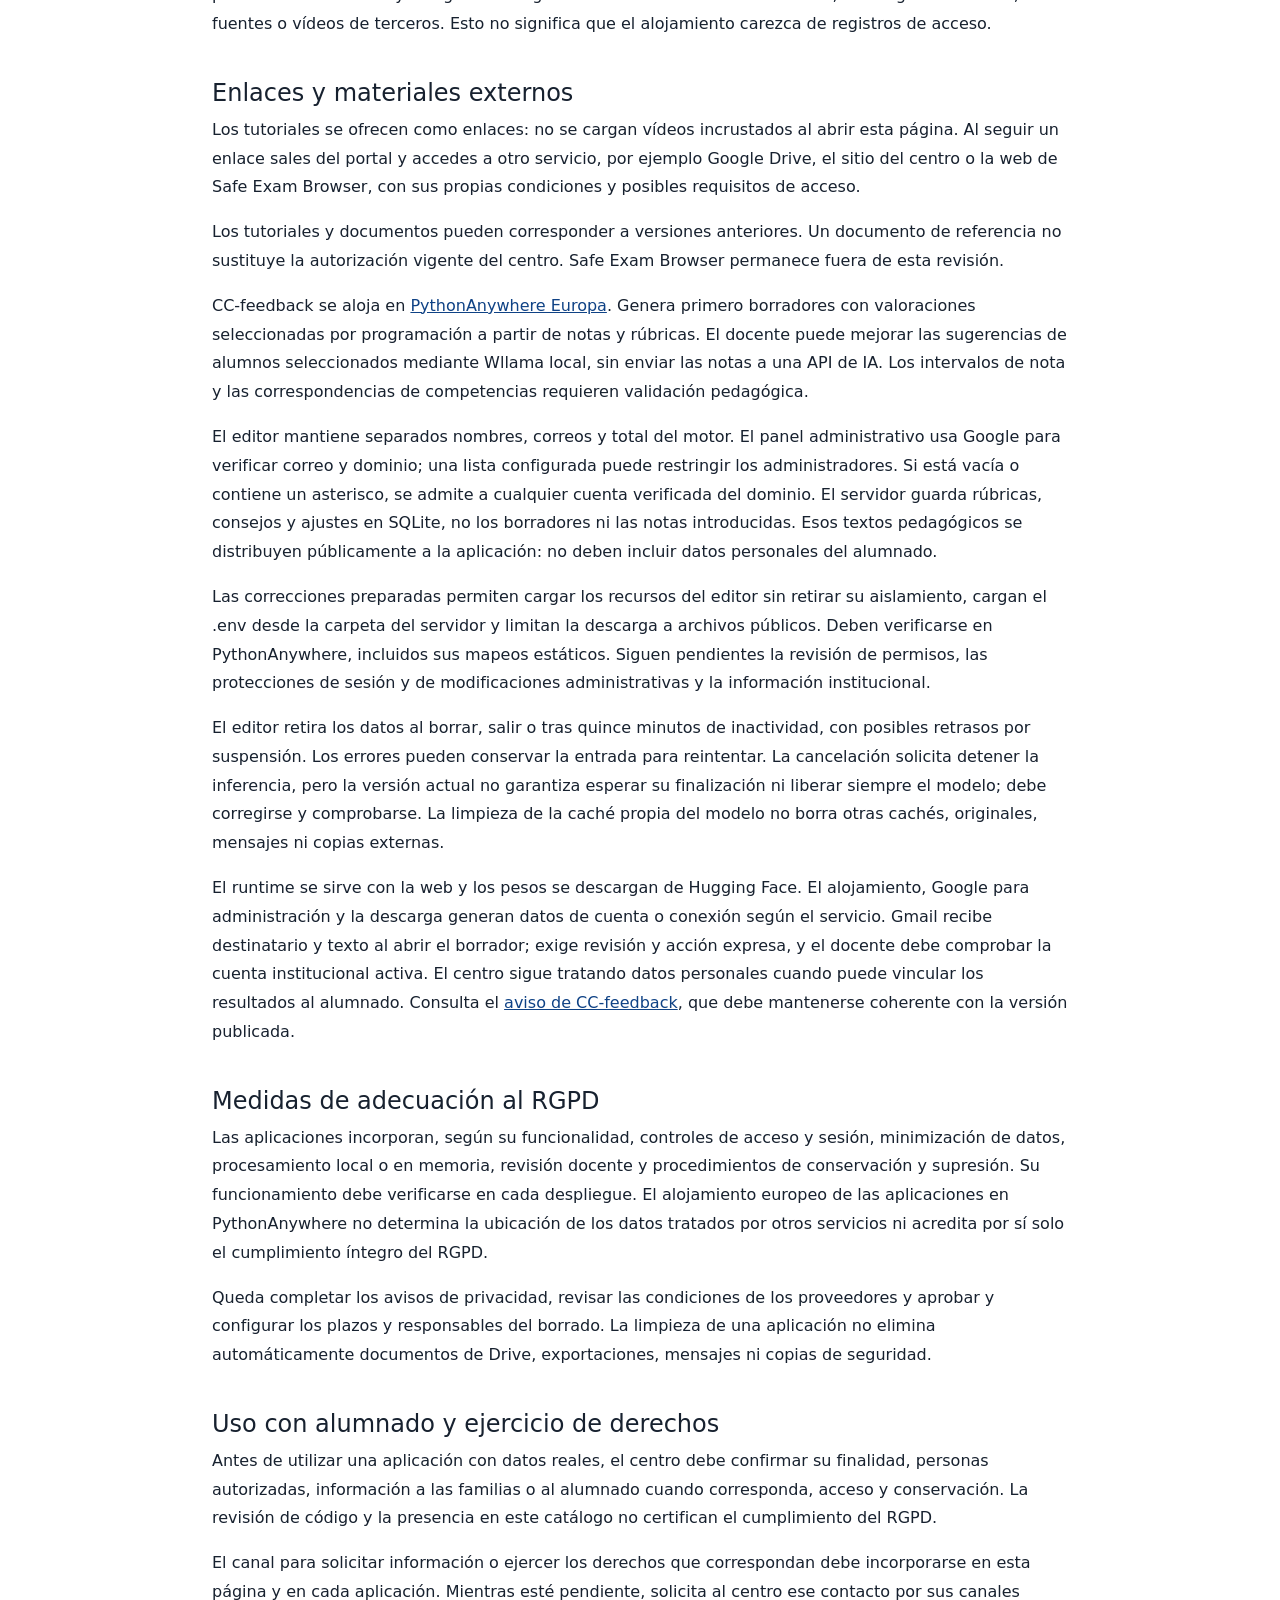
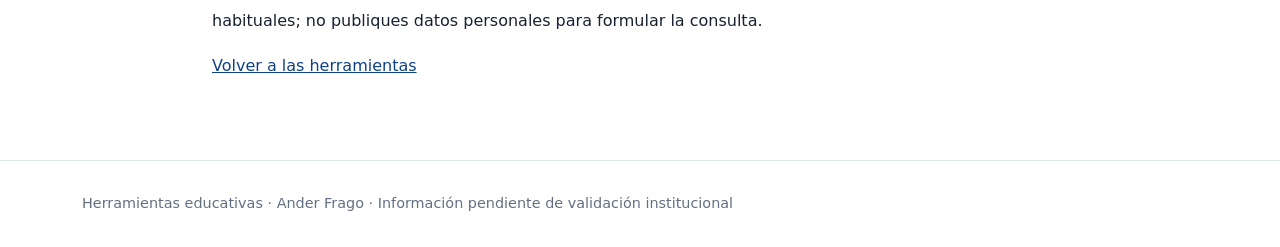
==== commit b3aebf8f: "rubric management in cc-feedback" ====
--- a/privacidad.html
+++ b/privacidad.html
@@ -51,9 +51,11 @@
     <h2>Enlaces y materiales externos</h2>
     <p>Los tutoriales se ofrecen como enlaces: no se cargan vídeos incrustados al abrir esta página. Al seguir un enlace sales del portal y accedes a otro servicio, por ejemplo Google Drive, el sitio del centro o la web de Safe Exam Browser, con sus propias condiciones y posibles requisitos de acceso.</p>
     <p>Los tutoriales y documentos pueden corresponder a versiones anteriores. Un documento de referencia no sustituye la autorización vigente del centro. Safe Exam Browser permanece fuera de esta revisión.</p>
-    <p>CC-feedback se aloja en <a href="https://ccfeedback.eu.pythonanywhere.com/" target="_blank" rel="noopener noreferrer">PythonAnywhere Europa</a> y genera propuestas en el navegador mediante reglas o IA local opcional con Wllama. Nombres, correos y total permanecen en el editor aislado; el motor recibe códigos temporales, competencias y notas. El centro sigue tratando datos personales si puede relacionarlos con el alumnado.</p>
-    <p>Las mejoras preparadas en la rama webbrowser-llm identifican el método utilizado en cada borrador, evitan asignar automáticamente niveles de rúbrica, incorporan cancelación y liberación del motor y verifican el borrado de la caché propia del modelo. Los datos de trabajo se mantienen en memoria y se retiran al borrar, cancelar, salir o tras quince minutos de inactividad; la suspensión puede retrasarlo y los errores conservan temporalmente la entrada para reintentar. Las cachés antiguas requieren gestión aparte. Falta publicar y validar esta revisión con el modelo real en los equipos del centro.</p>
-    <p>El runtime se ha incluido en los archivos de la aplicación; los pesos del modelo se descargan de Hugging Face desde una revisión fija. El alojamiento y las descargas pueden tratar IP y metadatos de conexión. Al abrir Gmail por acción expresa, destinatario y texto pasan a Google mediante su URL y pueden quedar en historial o registros. El docente debe revisar el borrador y comprobar la cuenta institucional activa. Consulta el <a href="https://ccfeedback.eu.pythonanywhere.com/privacidad.html" target="_blank" rel="noopener noreferrer">aviso de privacidad de CC-feedback</a>.</p>
+    <p>CC-feedback se aloja en <a href="https://ccfeedback.eu.pythonanywhere.com/" target="_blank" rel="noopener noreferrer">PythonAnywhere Europa</a>. Genera primero borradores con valoraciones seleccionadas por programación a partir de notas y rúbricas. El docente puede mejorar las sugerencias de alumnos seleccionados mediante Wllama local, sin enviar las notas a una API de IA. Los intervalos de nota y las correspondencias de competencias requieren validación pedagógica.</p>
+    <p>El editor mantiene separados nombres, correos y total del motor. El panel administrativo usa Google para verificar correo y dominio; una lista configurada puede restringir los administradores. Si está vacía o contiene un asterisco, se admite a cualquier cuenta verificada del dominio. El servidor guarda rúbricas, consejos y ajustes en SQLite, no los borradores ni las notas introducidas. Esos textos pedagógicos se distribuyen públicamente a la aplicación: no deben incluir datos personales del alumnado.</p>
+    <p>Las correcciones preparadas permiten cargar los recursos del editor sin retirar su aislamiento, cargan el .env desde la carpeta del servidor y limitan la descarga a archivos públicos. Deben verificarse en PythonAnywhere, incluidos sus mapeos estáticos. Siguen pendientes la revisión de permisos, las protecciones de sesión y de modificaciones administrativas y la información institucional.</p>
+    <p>El editor retira los datos al borrar, salir o tras quince minutos de inactividad, con posibles retrasos por suspensión. Los errores pueden conservar la entrada para reintentar. La cancelación solicita detener la inferencia, pero la versión actual no garantiza esperar su finalización ni liberar siempre el modelo; debe corregirse y comprobarse. La limpieza de la caché propia del modelo no borra otras cachés, originales, mensajes ni copias externas.</p>
+    <p>El runtime se sirve con la web y los pesos se descargan de Hugging Face. El alojamiento, Google para administración y la descarga generan datos de cuenta o conexión según el servicio. Gmail recibe destinatario y texto al abrir el borrador; exige revisión y acción expresa, y el docente debe comprobar la cuenta institucional activa. El centro sigue tratando datos personales cuando puede vincular los resultados al alumnado. Consulta el <a href="https://ccfeedback.eu.pythonanywhere.com/privacidad.html" target="_blank" rel="noopener noreferrer">aviso de CC-feedback</a>, que debe mantenerse coherente con la versión publicada.</p>
 
     <h2>Medidas de adecuación al RGPD</h2>
     <p>Las aplicaciones incorporan, según su funcionalidad, controles de acceso y sesión, minimización de datos, procesamiento local o en memoria, revisión docente y procedimientos de conservación y supresión. Su funcionamiento debe verificarse en cada despliegue. El alojamiento europeo de las aplicaciones en PythonAnywhere no determina la ubicación de los datos tratados por otros servicios ni acredita por sí solo el cumplimiento íntegro del RGPD.</p>
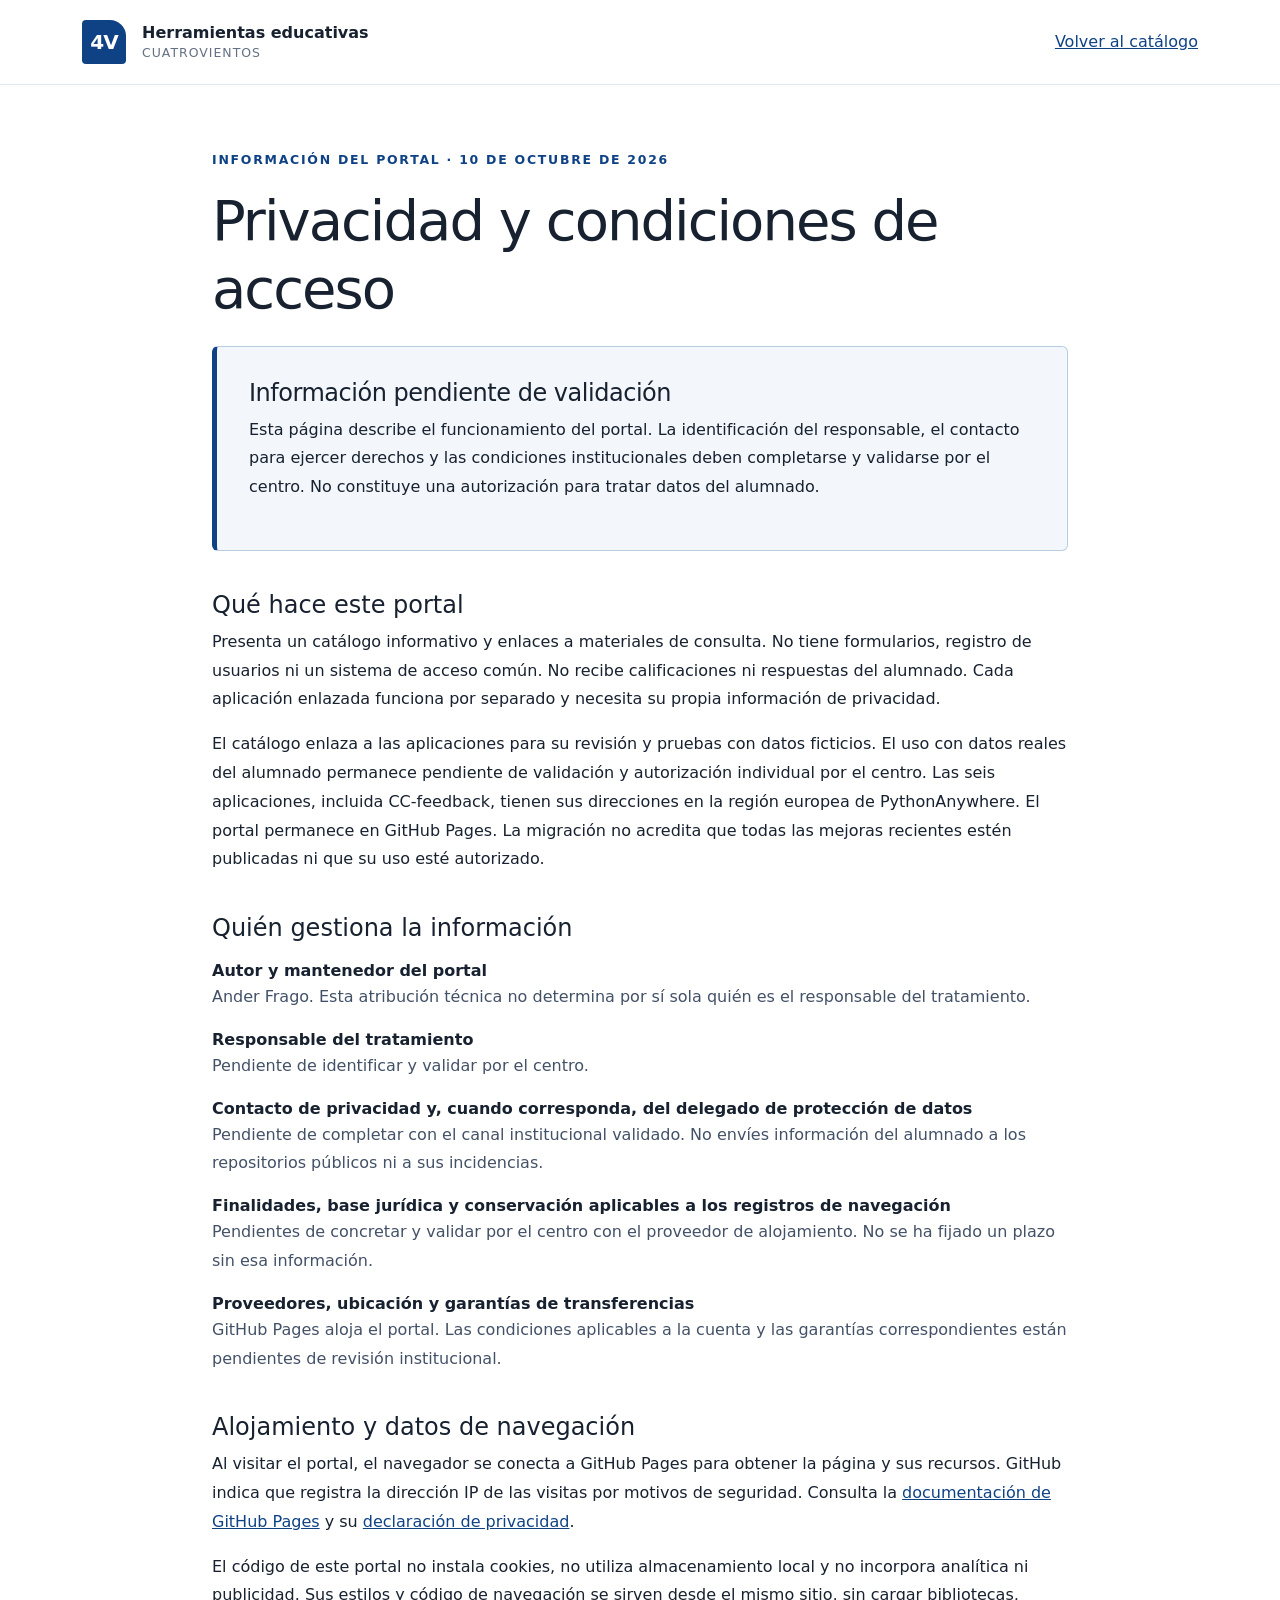
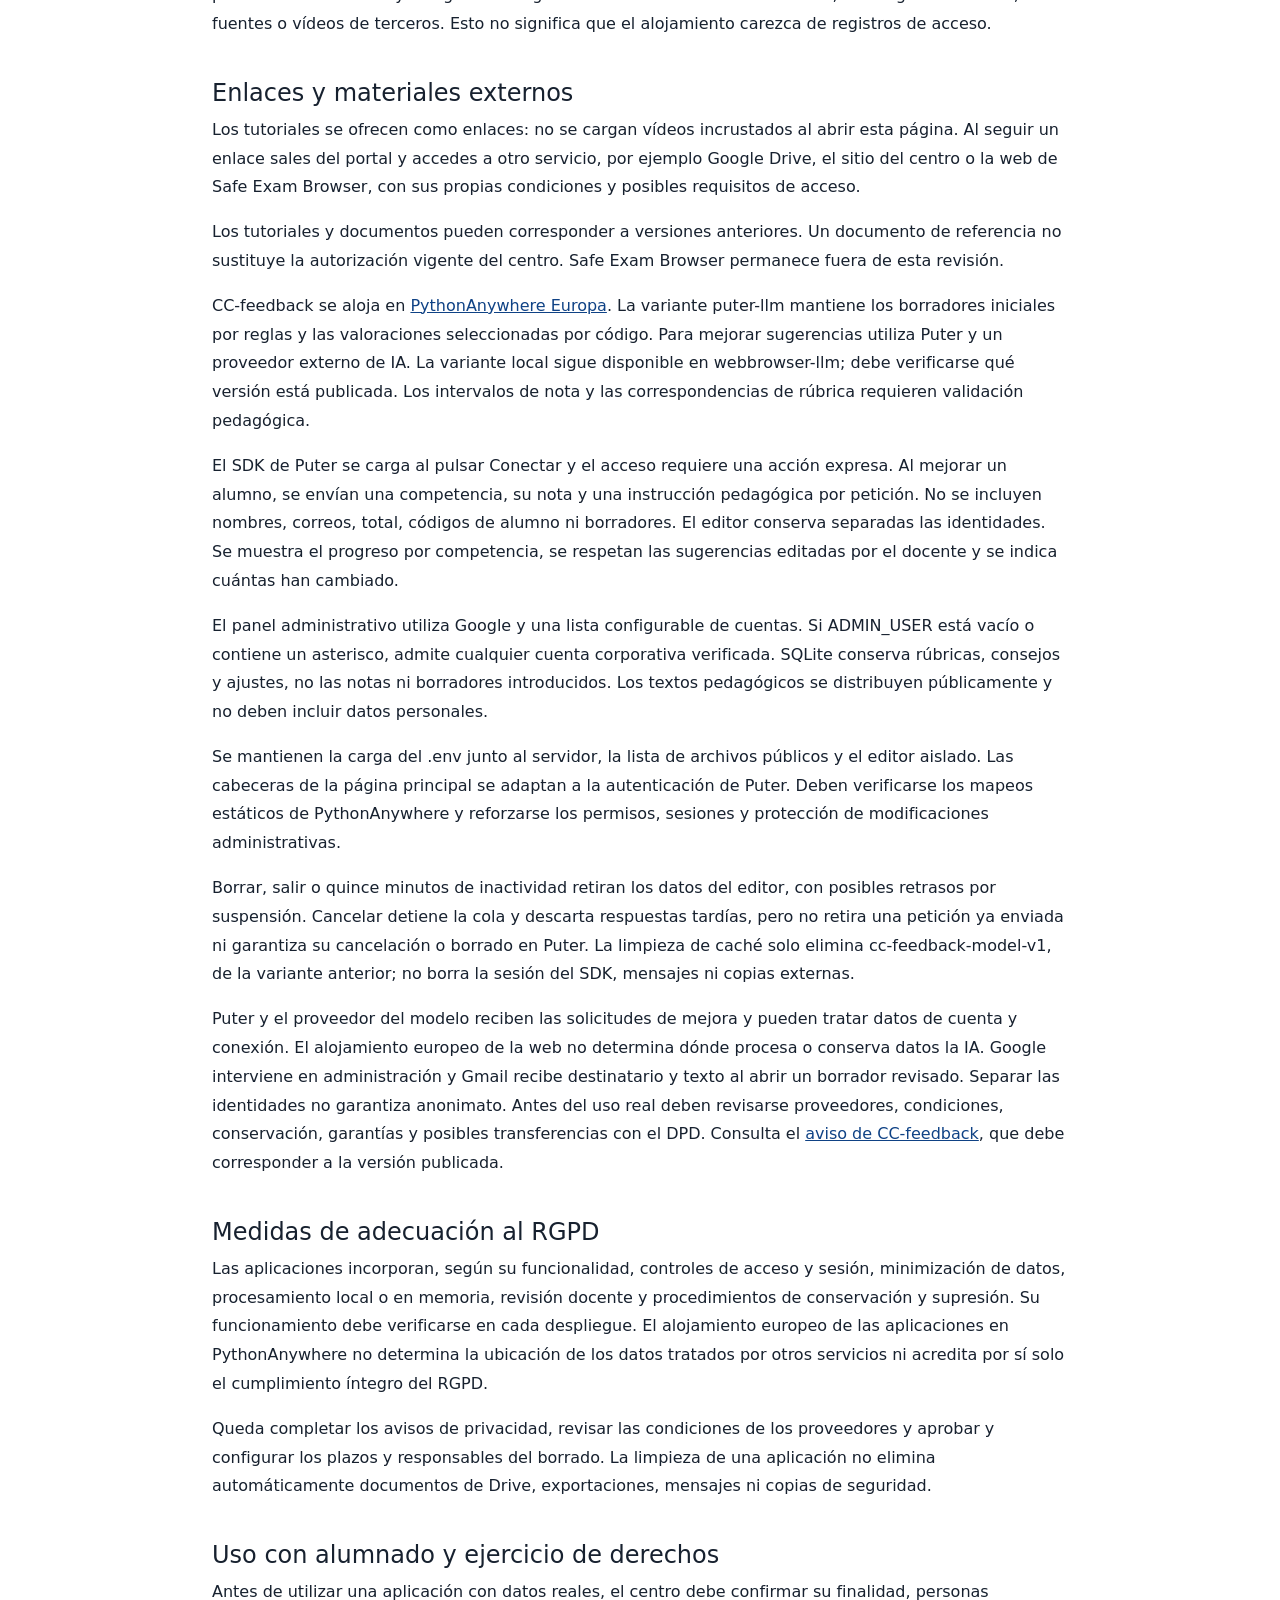
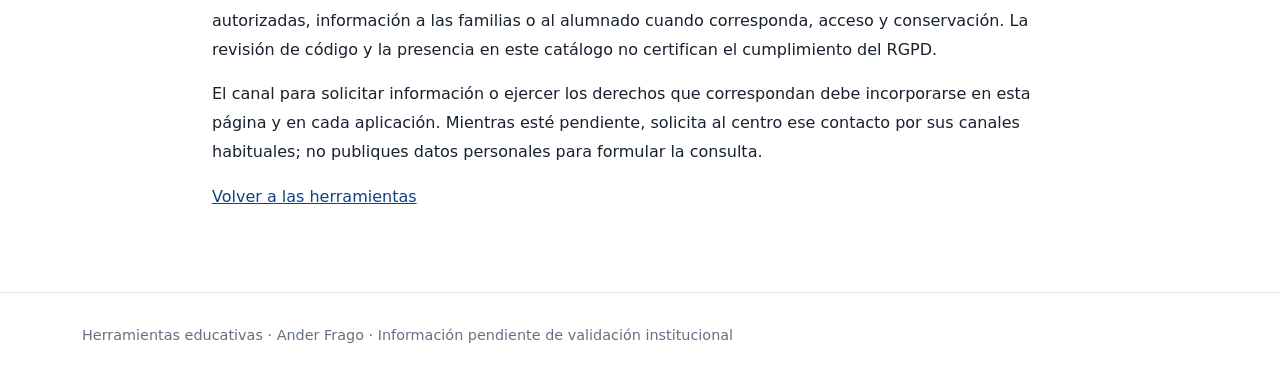
==== commit 826fc2b0: "cc-feedback puter" ====
--- a/privacidad.html
+++ b/privacidad.html
@@ -51,11 +51,12 @@
     <h2>Enlaces y materiales externos</h2>
     <p>Los tutoriales se ofrecen como enlaces: no se cargan vídeos incrustados al abrir esta página. Al seguir un enlace sales del portal y accedes a otro servicio, por ejemplo Google Drive, el sitio del centro o la web de Safe Exam Browser, con sus propias condiciones y posibles requisitos de acceso.</p>
     <p>Los tutoriales y documentos pueden corresponder a versiones anteriores. Un documento de referencia no sustituye la autorización vigente del centro. Safe Exam Browser permanece fuera de esta revisión.</p>
-    <p>CC-feedback se aloja en <a href="https://ccfeedback.eu.pythonanywhere.com/" target="_blank" rel="noopener noreferrer">PythonAnywhere Europa</a>. Genera primero borradores con valoraciones seleccionadas por programación a partir de notas y rúbricas. El docente puede mejorar las sugerencias de alumnos seleccionados mediante Wllama local, sin enviar las notas a una API de IA. Los intervalos de nota y las correspondencias de competencias requieren validación pedagógica.</p>
-    <p>El editor mantiene separados nombres, correos y total del motor. El panel administrativo usa Google para verificar correo y dominio; una lista configurada puede restringir los administradores. Si está vacía o contiene un asterisco, se admite a cualquier cuenta verificada del dominio. El servidor guarda rúbricas, consejos y ajustes en SQLite, no los borradores ni las notas introducidas. Esos textos pedagógicos se distribuyen públicamente a la aplicación: no deben incluir datos personales del alumnado.</p>
-    <p>Las correcciones preparadas permiten cargar los recursos del editor sin retirar su aislamiento, cargan el .env desde la carpeta del servidor y limitan la descarga a archivos públicos. Deben verificarse en PythonAnywhere, incluidos sus mapeos estáticos. Siguen pendientes la revisión de permisos, las protecciones de sesión y de modificaciones administrativas y la información institucional.</p>
-    <p>El editor retira los datos al borrar, salir o tras quince minutos de inactividad, con posibles retrasos por suspensión. Los errores pueden conservar la entrada para reintentar. La cancelación solicita detener la inferencia, pero la versión actual no garantiza esperar su finalización ni liberar siempre el modelo; debe corregirse y comprobarse. La limpieza de la caché propia del modelo no borra otras cachés, originales, mensajes ni copias externas.</p>
-    <p>El runtime se sirve con la web y los pesos se descargan de Hugging Face. El alojamiento, Google para administración y la descarga generan datos de cuenta o conexión según el servicio. Gmail recibe destinatario y texto al abrir el borrador; exige revisión y acción expresa, y el docente debe comprobar la cuenta institucional activa. El centro sigue tratando datos personales cuando puede vincular los resultados al alumnado. Consulta el <a href="https://ccfeedback.eu.pythonanywhere.com/privacidad.html" target="_blank" rel="noopener noreferrer">aviso de CC-feedback</a>, que debe mantenerse coherente con la versión publicada.</p>
+    <p>CC-feedback se aloja en <a href="https://ccfeedback.eu.pythonanywhere.com/" target="_blank" rel="noopener noreferrer">PythonAnywhere Europa</a>. La variante puter-llm mantiene los borradores iniciales por reglas y las valoraciones seleccionadas por código. Para mejorar sugerencias utiliza Puter y un proveedor externo de IA. La variante local sigue disponible en webbrowser-llm; debe verificarse qué versión está publicada. Los intervalos de nota y las correspondencias de rúbrica requieren validación pedagógica.</p>
+    <p>El SDK de Puter se carga al pulsar Conectar y el acceso requiere una acción expresa. Al mejorar un alumno, se envían una competencia, su nota y una instrucción pedagógica por petición. No se incluyen nombres, correos, total, códigos de alumno ni borradores. El editor conserva separadas las identidades. Se muestra el progreso por competencia, se respetan las sugerencias editadas por el docente y se indica cuántas han cambiado.</p>
+    <p>El panel administrativo utiliza Google y una lista configurable de cuentas. Si ADMIN_USER está vacío o contiene un asterisco, admite cualquier cuenta corporativa verificada. SQLite conserva rúbricas, consejos y ajustes, no las notas ni borradores introducidos. Los textos pedagógicos se distribuyen públicamente y no deben incluir datos personales.</p>
+    <p>Se mantienen la carga del .env junto al servidor, la lista de archivos públicos y el editor aislado. Las cabeceras de la página principal se adaptan a la autenticación de Puter. Deben verificarse los mapeos estáticos de PythonAnywhere y reforzarse los permisos, sesiones y protección de modificaciones administrativas.</p>
+    <p>Borrar, salir o quince minutos de inactividad retiran los datos del editor, con posibles retrasos por suspensión. Cancelar detiene la cola y descarta respuestas tardías, pero no retira una petición ya enviada ni garantiza su cancelación o borrado en Puter. La limpieza de caché solo elimina cc-feedback-model-v1, de la variante anterior; no borra la sesión del SDK, mensajes ni copias externas.</p>
+    <p>Puter y el proveedor del modelo reciben las solicitudes de mejora y pueden tratar datos de cuenta y conexión. El alojamiento europeo de la web no determina dónde procesa o conserva datos la IA. Google interviene en administración y Gmail recibe destinatario y texto al abrir un borrador revisado. Separar las identidades no garantiza anonimato. Antes del uso real deben revisarse proveedores, condiciones, conservación, garantías y posibles transferencias con el DPD. Consulta el <a href="https://ccfeedback.eu.pythonanywhere.com/privacidad.html" target="_blank" rel="noopener noreferrer">aviso de CC-feedback</a>, que debe corresponder a la versión publicada.</p>
 
     <h2>Medidas de adecuación al RGPD</h2>
     <p>Las aplicaciones incorporan, según su funcionalidad, controles de acceso y sesión, minimización de datos, procesamiento local o en memoria, revisión docente y procedimientos de conservación y supresión. Su funcionamiento debe verificarse en cada despliegue. El alojamiento europeo de las aplicaciones en PythonAnywhere no determina la ubicación de los datos tratados por otros servicios ni acredita por sí solo el cumplimiento íntegro del RGPD.</p>
